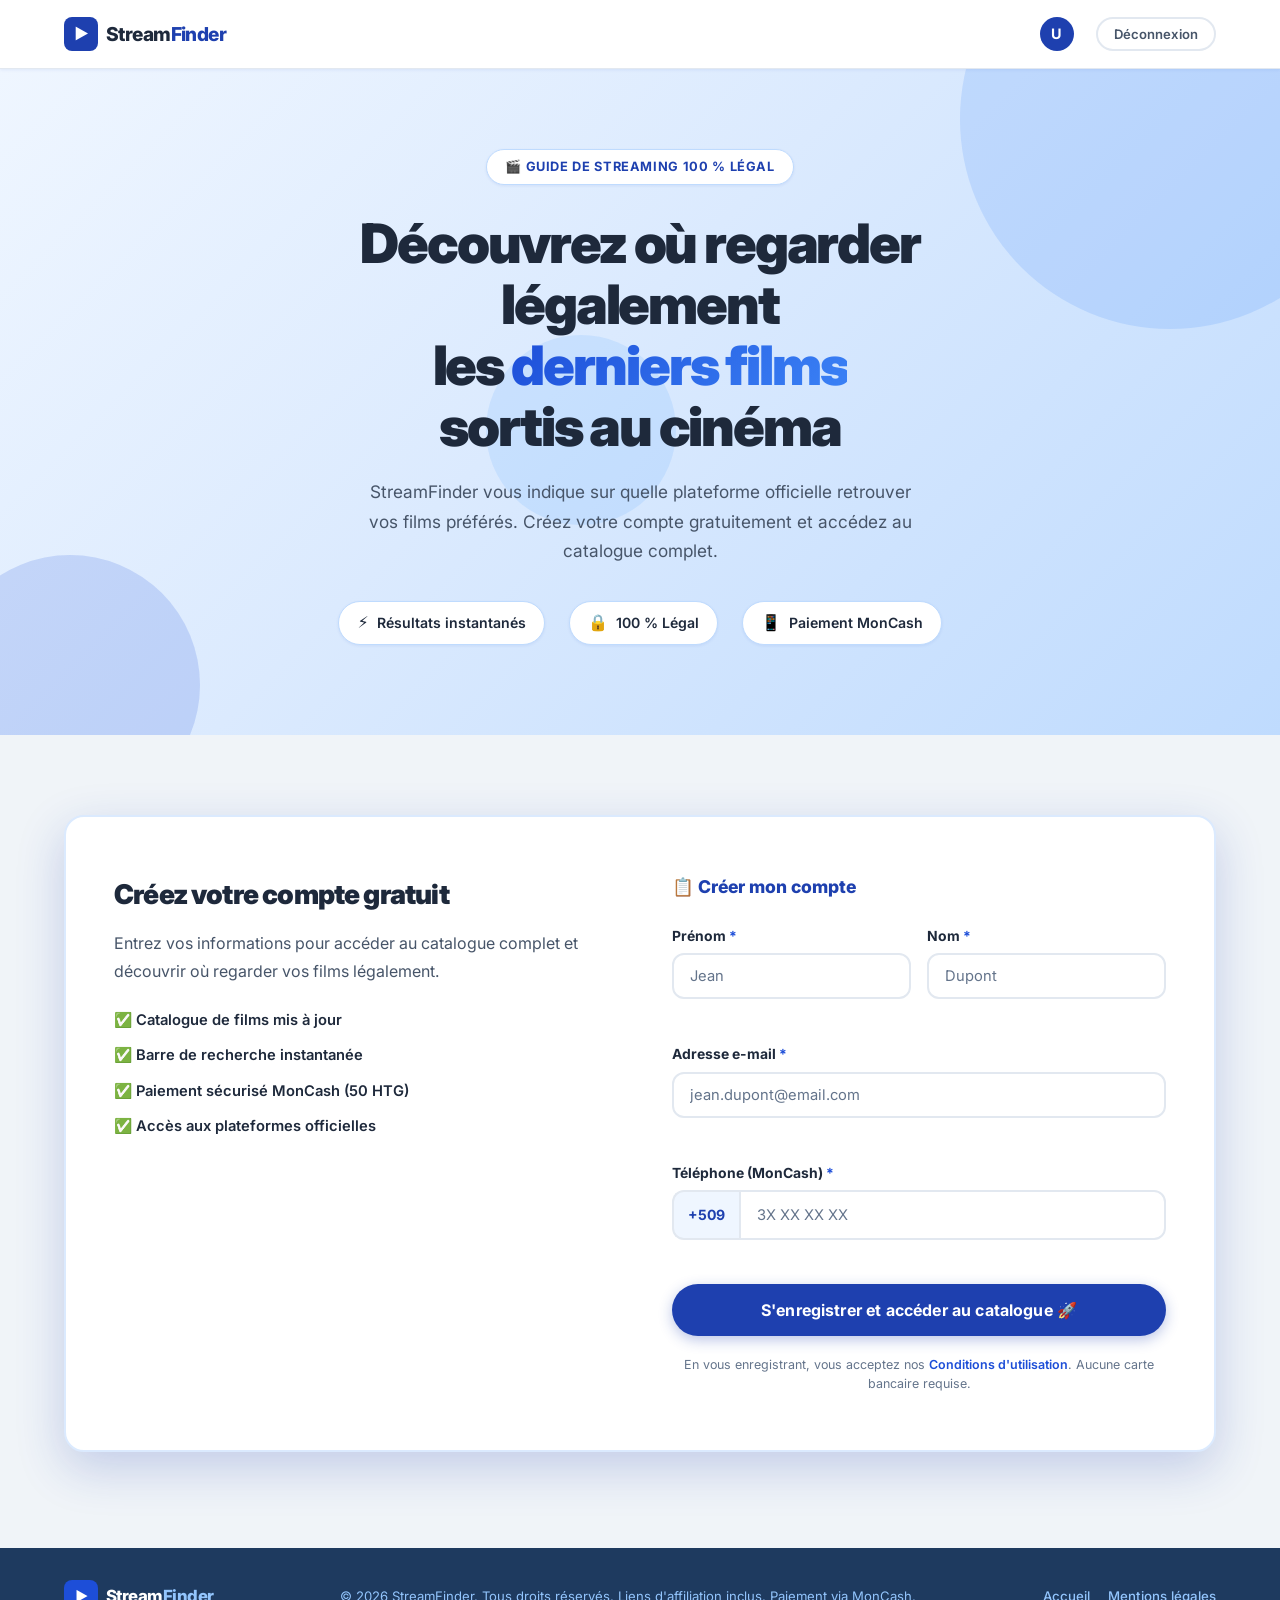
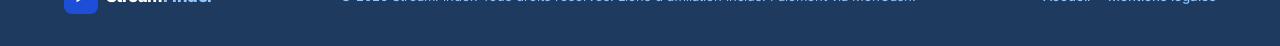
==== index.html @ 7c7d4817 "🚀 Lancement StreamFinder v1.0 - Guide streaming legal + paiement MonCash" ====
<!DOCTYPE html>
<html lang="fr">
<head>
  <!-- ====================================================
       SEO & META ESSENTIELS
  ===================================================== -->
  <meta charset="UTF-8" />
  <meta name="viewport" content="width=device-width, initial-scale=1.0" />
  <title>StreamFinder – Regardez légalement les derniers films du cinéma</title>
  <meta name="description" content="StreamFinder : Découvrez où regarder légalement les derniers films sortis au cinéma. Guide streaming légal avec Netflix, Prime Video, Disney+ et plus." />
  <meta name="robots" content="index, follow" />
  <meta name="author" content="StreamFinder" />
  <meta property="og:title" content="StreamFinder – Guide de streaming légal" />
  <meta property="og:description" content="Trouvez où regarder vos films légalement. Paiement sécurisé via MonCash." />
  <meta property="og:type" content="website" />

  <!-- Favicon -->
  <link rel="icon" type="image/png" href="favicon.png" />

  <!-- Google Fonts : Inter -->
  <link rel="preconnect" href="https://fonts.googleapis.com" />
  <link rel="preconnect" href="https://fonts.gstatic.com" crossorigin />
  <link href="https://fonts.googleapis.com/css2?family=Inter:wght@300;400;500;600;700;800;900&display=swap" rel="stylesheet" />

  <link rel="stylesheet" href="style.css" />
</head>
<body>

  <!-- ====================================================
       HEADER (commun aux deux étapes)
  ===================================================== -->
  <header class="site-header" id="top">
    <div class="container header-inner">
      <a href="#" class="logo" id="logo-link" onclick="goHome(); return false;" aria-label="StreamFinder – Accueil">
        <span class="logo-icon">▶</span>
        <span class="logo-text">Stream<span class="logo-accent">Finder</span></span>
      </a>

      <!-- Barre de recherche (visible seulement sur la page films) -->
      <div class="search-wrapper" id="search-wrapper" hidden>
        <input type="search" id="search-input" class="search-input"
               placeholder="Rechercher un film…" aria-label="Rechercher" autocomplete="off" />
        <span class="search-icon" aria-hidden="true">🔍</span>
      </div>

      <!-- Bouton de déconnexion (visible après login) -->
      <div class="header-right">
        <div class="user-info" id="user-info" hidden>
          <span class="user-avatar" id="user-avatar" aria-hidden="true">U</span>
          <span class="user-name" id="user-name-display"></span>
        </div>
        <button class="btn btn-outline-sm" id="logout-btn" hidden onclick="logout()">
          Déconnexion
        </button>
      </div>
    </div>
  </header>

  <!-- ====================================================
       ÉTAPE 1 : PAGE D'ACCUEIL & ENREGISTREMENT
  ===================================================== -->
  <main id="page-register" aria-label="Page d'enregistrement">

    <!-- Bannière Hero -->
    <section class="hero" aria-labelledby="hero-title">
      <div class="hero-bg-shapes" aria-hidden="true">
        <div class="shape shape-1"></div>
        <div class="shape shape-2"></div>
        <div class="shape shape-3"></div>
      </div>
      <div class="container hero-content">
        <div class="hero-badge">🎬 Guide de streaming 100 % légal</div>
        <h1 class="hero-title" id="hero-title">
          Découvrez où regarder légalement<br />
          les <span class="highlight">derniers films</span><br />
          sortis au cinéma
        </h1>
        <p class="hero-subtitle">
          StreamFinder vous indique sur quelle plateforme officielle retrouver vos films préférés.
          Créez votre compte gratuitement et accédez au catalogue complet.
        </p>
        <div class="hero-perks">
          <div class="perk"><span class="perk-icon">⚡</span><span>Résultats instantanés</span></div>
          <div class="perk"><span class="perk-icon">🔒</span><span>100 % Légal</span></div>
          <div class="perk"><span class="perk-icon">📱</span><span>Paiement MonCash</span></div>
        </div>
      </div>
    </section>

    <!-- Formulaire d'enregistrement -->
    <section class="register-section" aria-labelledby="register-title">
      <div class="container">
        <div class="register-wrapper">

          <!-- Côté texte -->
          <div class="register-pitch">
            <h2 id="register-title" class="register-pitch-title">Créez votre compte gratuit</h2>
            <p>Entrez vos informations pour accéder au catalogue complet et découvrir où regarder vos films légalement.</p>
            <ul class="register-benefits">
              <li>✅ Catalogue de films mis à jour</li>
              <li>✅ Barre de recherche instantanée</li>
              <li>✅ Paiement sécurisé MonCash (50 HTG)</li>
              <li>✅ Accès aux plateformes officielles</li>
            </ul>
          </div>

          <!-- Formulaire -->
          <form class="register-form" id="register-form" novalidate aria-labelledby="register-title">
            <h3 class="form-card-title">📋 Créer mon compte</h3>

            <div class="form-row">
              <div class="form-group">
                <label for="reg-firstname" class="form-label">Prénom <span class="required">*</span></label>
                <input type="text" id="reg-firstname" class="form-input" placeholder="Jean"
                       required autocomplete="given-name" aria-required="true" />
                <span class="form-error" id="err-firstname" role="alert"></span>
              </div>
              <div class="form-group">
                <label for="reg-lastname" class="form-label">Nom <span class="required">*</span></label>
                <input type="text" id="reg-lastname" class="form-input" placeholder="Dupont"
                       required autocomplete="family-name" aria-required="true" />
                <span class="form-error" id="err-lastname" role="alert"></span>
              </div>
            </div>

            <div class="form-group">
              <label for="reg-email" class="form-label">Adresse e-mail <span class="required">*</span></label>
              <input type="email" id="reg-email" class="form-input" placeholder="jean.dupont@email.com"
                     required autocomplete="email" aria-required="true" />
              <span class="form-error" id="err-email" role="alert"></span>
            </div>

            <div class="form-group">
              <label for="reg-phone" class="form-label">Téléphone (MonCash) <span class="required">*</span></label>
              <div class="phone-wrapper">
                <span class="phone-prefix">+509</span>
                <input type="tel" id="reg-phone" class="form-input phone-input"
                       placeholder="3X XX XX XX" required autocomplete="tel" aria-required="true"
                       maxlength="11" inputmode="numeric" />
              </div>
              <span class="form-error" id="err-phone" role="alert"></span>
            </div>

            <button type="submit" class="btn btn-primary btn-full btn-lg" id="register-btn">
              S'enregistrer et accéder au catalogue 🚀
            </button>

            <p class="form-legal">
              En vous enregistrant, vous acceptez nos
              <a href="#" onclick="return false;">Conditions d'utilisation</a>. Aucune carte bancaire requise.
            </p>
          </form>

        </div>
      </div>
    </section>

  </main>

  <!-- ====================================================
       ÉTAPE 2 : PAGE DES FILMS (masquée jusqu'au login)
  ===================================================== -->
  <main id="page-films" hidden aria-label="Catalogue des films">

    <!-- Bannière de bienvenue personnalisée -->
    <section class="welcome-banner" id="welcome-banner">
      <div class="container">
        <div class="welcome-inner">
          <div class="welcome-text">
            <h2 class="welcome-title">
              Bienvenue, <span id="welcome-name" class="welcome-name-highlight">Utilisateur</span> ! 👋
            </h2>
            <p>Cliquez sur un film pour découvrir où le regarder légalement.</p>
          </div>
          <div class="welcome-badge">
            <span class="badge-icon">🎬</span>
            <div>
              <strong id="film-count">8</strong> films disponibles
            </div>
          </div>
        </div>
      </div>
    </section>

    <!-- Filtres par genre -->
    <section class="filters-section" aria-label="Filtres">
      <div class="container">
        <div class="filter-bar" role="group" aria-label="Filtrer par genre">
          <button class="filter-btn active" data-genre="all" id="filter-all">Tous</button>
          <button class="filter-btn" data-genre="Action" id="filter-action">Action</button>
          <button class="filter-btn" data-genre="Science-Fiction" id="filter-scifi">Sci-Fi</button>
          <button class="filter-btn" data-genre="Animation" id="filter-anim">Animation</button>
          <button class="filter-btn" data-genre="Drame" id="filter-drama">Drame</button>
          <button class="filter-btn" data-genre="Thriller" id="filter-thriller">Thriller</button>
          <button class="filter-btn" data-genre="Aventure" id="filter-aventure">Aventure</button>
        </div>
        <div class="search-info" id="search-info" aria-live="polite"></div>
      </div>
    </section>

    <!-- Grille des films -->
    <section class="catalogue-section" aria-labelledby="catalogue-label">
      <div class="container">
        <h2 class="sr-only" id="catalogue-label">Catalogue des films</h2>
        <div class="movies-grid" id="movies-grid" aria-label="Grille de films"></div>
        <div class="no-results" id="no-results" hidden>
          <div class="no-results-icon">🎬</div>
          <h3>Aucun résultat trouvé</h3>
          <p>Essayez un autre titre ou un autre genre.</p>
        </div>
      </div>
    </section>

  </main>

  <!-- ====================================================
       MODAL DE PAIEMENT MONCASH
  ===================================================== -->
  <div class="modal-overlay" id="modal-moncash" role="dialog" aria-modal="true"
       aria-labelledby="modal-moncash-title" hidden>
    <div class="modal-box moncash-modal">

      <!-- Bouton fermer -->
      <button class="modal-close" id="modal-moncash-close" aria-label="Fermer la fenêtre de paiement">✕</button>

      <!-- En-tête MonCash -->
      <div class="moncash-header">
        <div class="moncash-logo">
          <span class="moncash-logo-icon">M</span>
          <span class="moncash-logo-text">Mon<strong>Cash</strong></span>
        </div>
        <div class="moncash-secure-badge">🔒 Paiement Sécurisé</div>
      </div>

      <!-- Info film -->
      <div class="moncash-film-info" id="moncash-film-info">
        <div class="moncash-film-emoji" id="moncash-film-emoji" aria-hidden="true">🎬</div>
        <div>
          <div class="moncash-film-label">Accès au lien de streaming pour :</div>
          <strong class="moncash-film-title" id="moncash-film-title">Titre du film</strong>
        </div>
      </div>

      <!-- Montant -->
      <div class="moncash-amount-box">
        <div class="moncash-amount-label">Montant à payer</div>
        <div class="moncash-amount-value">50 <span class="moncash-currency">HTG</span></div>
        <div class="moncash-amount-sub">≈ 0,38 USD · Paiement unique</div>
      </div>

      <!-- Champ numéro de téléphone -->
      <div class="form-group" style="margin-bottom: 0;">
        <label for="moncash-phone" class="form-label">
          📱 Votre numéro MonCash <span class="required">*</span>
        </label>
        <div class="phone-wrapper">
          <span class="phone-prefix">+509</span>
          <input type="tel" id="moncash-phone" class="form-input phone-input"
                 placeholder="3X XX XX XX" maxlength="11" inputmode="numeric"
                 aria-required="true" aria-label="Numéro MonCash" />
        </div>
        <span class="form-error" id="err-moncash-phone" role="alert"></span>
      </div>

      <!-- Instructions MonCash -->
      <div class="moncash-instructions">
        <h4>📲 Comment payer ?</h4>
        <ol>
          <li>Entrez votre numéro MonCash ci-dessus</li>
          <li>Cliquez sur "Payer maintenant"</li>
          <li>Confirmez le paiement depuis votre téléphone</li>
          <li>Le lien de streaming s'affiche instantanément</li>
        </ol>
      </div>

      <!-- Bouton de paiement -->
      <button class="btn btn-moncash btn-full" id="btn-pay-moncash">
        <span class="moncash-btn-icon">M</span>
        Payer 50 HTG avec MonCash
      </button>

      <!-- Liens alternatifs de paiement -->
      <div class="moncash-alt-links" id="moncash-alt-links">
        <p class="moncash-alt-text">Ou payez directement sur MonCash :</p>
        <a href="https://moncashbutton.digicelhaiti.com/Moncash-business/Pay" 
           target="_blank" rel="noopener noreferrer" class="moncash-external-link" id="moncash-direct-link">
          Ouvrir MonCash Business →
        </a>
      </div>

    </div>
  </div>

  <!-- ====================================================
       MODAL RÉSULTAT (Lien de streaming après paiement)
  ===================================================== -->
  <div class="modal-overlay" id="modal-result" role="dialog" aria-modal="true"
       aria-labelledby="modal-result-title" hidden>
    <div class="modal-box result-modal">
      <button class="modal-close" id="modal-result-close" aria-label="Fermer">✕</button>

      <div class="result-success-icon" aria-hidden="true">✅</div>
      <h2 class="modal-title" id="modal-result-title">Paiement confirmé !</h2>
      <p class="modal-subtitle" id="result-film-name">Accès débloqué pour : <strong></strong></p>

      <div class="result-platforms" id="result-platforms">
        <!-- Liens de plateformes injectés dynamiquement -->
      </div>

      <div class="result-legal">
        🔒 Ces liens sont officiels et légaux. Bonne séance !
      </div>

      <button class="btn btn-outline btn-full" id="result-close-btn" onclick="closeResultModal()">
        Retour au catalogue
      </button>
    </div>
  </div>

  <!-- ====================================================
       FOOTER
  ===================================================== -->
  <footer class="site-footer" aria-label="Pied de page">
    <div class="container footer-inner">
      <div class="footer-logo">
        <span class="logo-icon">▶</span>
        <span class="logo-text">Stream<span class="logo-accent">Finder</span></span>
      </div>
      <p class="footer-copy">
        © <span id="footer-year"></span> StreamFinder. Tous droits réservés.
        Liens d'affiliation inclus. Paiement via MonCash.
      </p>
      <div class="footer-links">
        <a href="#" onclick="goHome(); return false;" id="footer-home">Accueil</a>
        <a href="#" onclick="return false;" id="footer-legal">Mentions légales</a>
      </div>
    </div>
  </footer>

  <!-- Toast notification -->
  <div class="toast" id="toast" role="status" aria-live="polite" aria-atomic="true"></div>

  <script src="script.js"></script>
</body>
</html>
---- style.css ----
/* ============================================================
   STREAMFINDER – STYLE.CSS
   Charte : Bleu Royal (#1E40AF) | Blanc Pur (#FFFFFF)
   Police  : Inter (Google Fonts)
   Layout  : Flexbox + CSS Grid | Responsive (Laptop + Tablette + Mobile)
============================================================ */

/* ================================
   1. RESET & VARIABLES CSS
================================ */
*, *::before, *::after {
  box-sizing: border-box;
  margin: 0;
  padding: 0;
}

:root {
  /* Palette principale */
  --blue-900:   #1E3A5F;
  --blue-800:   #1E40AF;   /* Couleur principale */
  --blue-700:   #1D4ED8;
  --blue-600:   #2563EB;
  --blue-500:   #3B82F6;
  --blue-400:   #60A5FA;
  --blue-300:   #93C5FD;
  --blue-200:   #BFDBFE;
  --blue-100:   #DBEAFE;
  --blue-50:    #EFF6FF;
  --blue-light: #F0F4F8;   /* Fond clair */

  --white:      #FFFFFF;
  --text-dark:  #1E293B;   /* Bleu nuit profond */
  --text-mid:   #475569;
  --text-light: #64748B;
  --border:     #E2E8F0;

  /* Ombres */
  --shadow-sm:  0 1px 3px rgba(30,64,175,.08);
  --shadow-md:  0 4px 16px rgba(30,64,175,.13);
  --shadow-lg:  0 8px 32px rgba(30,64,175,.18);
  --shadow-xl:  0 16px 48px rgba(30,64,175,.22);

  /* Couleur MonCash */
  --moncash-red:    #E3000B;
  --moncash-orange: #FF6B00;
  --moncash-dark:   #1A1A2E;

  /* Typographie */
  --font: 'Inter', system-ui, sans-serif;

  /* Rayon */
  --r-sm:   8px;
  --r-md:   12px;
  --r-lg:   20px;
  --r-full: 9999px;

  /* Transitions */
  --t:      all 0.25s cubic-bezier(0.4,0,0.2,1);
  --t-slow: all 0.4s  cubic-bezier(0.4,0,0.2,1);
}

html { scroll-behavior: smooth; -webkit-text-size-adjust: 100%; }

body {
  font-family: var(--font);
  color: var(--text-dark);
  background: var(--white);
  line-height: 1.6;
  min-height: 100vh;
  overflow-x: hidden;
}

a { text-decoration: none; color: inherit; }
ul { list-style: none; }
button { cursor: pointer; border: none; background: none; font-family: var(--font); }

/* ================================
   2. UTILITAIRES
================================ */
.container { width: 100%; max-width: 1200px; margin: 0 auto; padding: 0 24px; }
.sr-only { position: absolute; width: 1px; height: 1px; clip: rect(0,0,0,0); overflow: hidden; }

/* ================================
   3. BOUTONS
================================ */
.btn {
  display: inline-flex;
  align-items: center;
  justify-content: center;
  gap: 8px;
  padding: 12px 26px;
  border-radius: var(--r-full);
  font-weight: 700;
  font-size: .9rem;
  letter-spacing: .01em;
  transition: var(--t);
  cursor: pointer;
}

.btn-primary {
  background: var(--blue-800);
  color: var(--white);
  box-shadow: 0 4px 14px rgba(30,64,175,.3);
}
.btn-primary:hover { background: var(--blue-700); transform: translateY(-2px); box-shadow: 0 6px 20px rgba(30,64,175,.45); }
.btn-primary:active { transform: translateY(0); }

.btn-lg { padding: 16px 32px; font-size: 1rem; }

.btn-outline {
  background: transparent;
  color: var(--text-mid);
  border: 2px solid var(--border);
}
.btn-outline:hover { border-color: var(--blue-400); color: var(--blue-800); }

.btn-outline-sm {
  padding: 7px 16px;
  border-radius: var(--r-full);
  border: 2px solid var(--border);
  color: var(--text-mid);
  font-weight: 600;
  font-size: .82rem;
  transition: var(--t);
}
.btn-outline-sm:hover { border-color: var(--blue-400); color: var(--blue-800); background: var(--blue-50); }

.btn-full { width: 100%; }

/* Bouton MonCash */
.btn-moncash {
  background: linear-gradient(135deg, var(--moncash-red), var(--moncash-orange));
  color: var(--white);
  font-size: 1rem;
  font-weight: 800;
  padding: 16px 24px;
  border-radius: var(--r-full);
  box-shadow: 0 6px 20px rgba(227,0,11,.35);
  transition: var(--t);
  gap: 10px;
}
.btn-moncash:hover { transform: translateY(-3px); box-shadow: 0 10px 28px rgba(227,0,11,.45); }
.btn-moncash:active { transform: translateY(0); }
.moncash-btn-icon {
  width: 28px; height: 28px;
  background: var(--white);
  color: var(--moncash-red);
  border-radius: 50%;
  font-weight: 900;
  font-size: .9rem;
  display: flex; align-items: center; justify-content: center;
  flex-shrink: 0;
}

/* ================================
   4. HEADER
================================ */
.site-header {
  position: sticky; top: 0; z-index: 1000;
  background: rgba(255,255,255,.97);
  border-bottom: 1px solid var(--border);
  backdrop-filter: blur(16px);
  -webkit-backdrop-filter: blur(16px);
  box-shadow: var(--shadow-sm);
}
.header-inner {
  display: flex; align-items: center;
  gap: 20px; height: 68px;
}
.logo {
  display: flex; align-items: center; gap: 8px;
  flex-shrink: 0;
}
.logo-icon {
  width: 34px; height: 34px;
  background: var(--blue-800); color: var(--white);
  border-radius: var(--r-sm);
  display: flex; align-items: center; justify-content: center;
  font-size: .95rem; font-weight: 900; flex-shrink: 0;
}
.logo-text { font-size: 1.2rem; font-weight: 800; color: var(--text-dark); letter-spacing: -.03em; }
.logo-accent { color: var(--blue-800); }

.header-right { display: flex; align-items: center; gap: 12px; margin-left: auto; }

.user-info {
  display: flex; align-items: center; gap: 10px;
}
.user-avatar {
  width: 34px; height: 34px;
  background: var(--blue-800); color: var(--white);
  border-radius: 50%; font-weight: 700; font-size: .9rem;
  display: flex; align-items: center; justify-content: center;
  flex-shrink: 0;
}
.user-name {
  font-size: .88rem; font-weight: 600; color: var(--text-dark);
  max-width: 120px; overflow: hidden; text-overflow: ellipsis; white-space: nowrap;
}

/* Barre de recherche */
.search-wrapper { position: relative; flex: 0 1 320px; }
.search-input {
  width: 100%;
  padding: 10px 18px 10px 42px;
  border: 2px solid var(--border);
  border-radius: var(--r-full);
  font-family: var(--font); font-size: .9rem; color: var(--text-dark);
  background: var(--blue-50);
  transition: var(--t); outline: none;
}
.search-input:focus { border-color: var(--blue-500); background: var(--white); box-shadow: 0 0 0 3px rgba(59,130,246,.15); }
.search-input::placeholder { color: var(--text-light); }
.search-icon { position: absolute; left: 14px; top: 50%; transform: translateY(-50%); font-size: 1rem; pointer-events: none; }

/* ================================
   5. HERO (Page d'accueil)
================================ */
.hero {
  position: relative;
  background: linear-gradient(135deg, #EFF6FF 0%, #DBEAFE 45%, #BFDBFE 100%);
  padding: 80px 0 90px;
  overflow: hidden;
}
.hero-bg-shapes { position: absolute; inset: 0; pointer-events: none; }
.shape { position: absolute; border-radius: 50%; opacity: .16; animation: float 8s ease-in-out infinite; }
.shape-1 { width: 420px; height: 420px; background: var(--blue-500); top: -160px; right: -100px; animation-delay: 0s; }
.shape-2 { width: 260px; height: 260px; background: var(--blue-700); bottom: -80px; left: -60px; animation-delay: 3s; }
.shape-3 { width: 190px; height: 190px; background: var(--blue-400); top: 40%; left: 38%; animation-delay: 5.5s; }
@keyframes float { 0%,100% { transform: translateY(0) scale(1); } 50% { transform: translateY(-18px) scale(1.04); } }

.hero-content { position: relative; z-index: 1; text-align: center; max-width: 780px; margin: 0 auto; }

.hero-badge {
  display: inline-flex; align-items: center; gap: 6px;
  background: var(--white); color: var(--blue-800);
  font-weight: 700; font-size: .8rem; letter-spacing: .05em; text-transform: uppercase;
  padding: 7px 18px; border-radius: var(--r-full);
  border: 1.5px solid var(--blue-200); box-shadow: var(--shadow-sm);
  margin-bottom: 28px;
}

.hero-title {
  font-size: clamp(1.9rem, 5vw, 3.4rem);
  font-weight: 900; line-height: 1.12;
  color: var(--text-dark); letter-spacing: -.04em;
  margin-bottom: 20px;
}
.hero-title .highlight {
  color: var(--blue-800);
  background: linear-gradient(135deg, var(--blue-700), var(--blue-500));
  -webkit-background-clip: text; -webkit-text-fill-color: transparent; background-clip: text;
}
.hero-subtitle {
  font-size: 1.08rem; color: var(--text-mid); max-width: 560px;
  margin: 0 auto 36px; line-height: 1.7;
}
.hero-perks {
  display: flex; gap: 24px; justify-content: center; flex-wrap: wrap;
}
.perk {
  display: flex; align-items: center; gap: 8px;
  background: var(--white); border: 1.5px solid var(--blue-200);
  border-radius: var(--r-full); padding: 8px 18px;
  font-size: .88rem; font-weight: 600; color: var(--text-dark);
  box-shadow: var(--shadow-sm);
}
.perk-icon { font-size: 1rem; }

/* ================================
   6. SECTION ENREGISTREMENT
================================ */
.register-section { padding: 80px 0 96px; background: var(--blue-light); }

.register-wrapper {
  display: grid; grid-template-columns: 1fr 1fr;
  gap: 64px; align-items: start;
  background: var(--white); border-radius: var(--r-lg);
  padding: 56px 48px; box-shadow: var(--shadow-xl);
  border: 2px solid var(--blue-100);
}

.register-pitch-title {
  font-size: 1.7rem; font-weight: 900;
  color: var(--text-dark); letter-spacing: -.03em;
  margin-bottom: 14px;
}
.register-pitch p { color: var(--text-mid); line-height: 1.7; margin-bottom: 24px; }
.register-benefits { display: flex; flex-direction: column; gap: 12px; }
.register-benefits li { font-size: .92rem; font-weight: 600; color: var(--text-dark); }

/* Formulaire d'inscription */
.register-form { display: flex; flex-direction: column; gap: 20px; }
.form-card-title { font-size: 1.1rem; font-weight: 800; color: var(--blue-800); margin-bottom: 4px; }
.form-row { display: grid; grid-template-columns: 1fr 1fr; gap: 16px; }
.form-group { display: flex; flex-direction: column; gap: 6px; }
.form-label { font-size: .87rem; font-weight: 700; color: var(--text-dark); }
.required { color: var(--blue-700); }

.form-input {
  padding: 12px 16px; border: 2px solid var(--border);
  border-radius: var(--r-md); font-family: var(--font);
  font-size: .92rem; color: var(--text-dark); background: var(--white);
  transition: var(--t); outline: none; width: 100%;
}
.form-input:focus { border-color: var(--blue-500); box-shadow: 0 0 0 3px rgba(59,130,246,.15); }
.form-input.error { border-color: #ef4444 !important; }
.form-input::placeholder { color: var(--text-light); }
.form-error { font-size: .8rem; color: #ef4444; font-weight: 500; min-height: 18px; }

.phone-wrapper { display: flex; align-items: stretch; gap: 0; }
.phone-prefix {
  padding: 12px 14px;
  background: var(--blue-50); border: 2px solid var(--border);
  border-right: none; border-radius: var(--r-md) 0 0 var(--r-md);
  font-weight: 700; font-size: .88rem; color: var(--blue-800);
  white-space: nowrap; display: flex; align-items: center;
}
.phone-input { border-radius: 0 var(--r-md) var(--r-md) 0 !important; flex: 1; }

.form-legal { font-size: .78rem; color: var(--text-light); line-height: 1.5; text-align: center; }
.form-legal a { color: var(--blue-700); font-weight: 600; }

/* ================================
   7. SECTION BIENVENUE & FILTRES
================================ */
.welcome-banner {
  background: linear-gradient(135deg, var(--blue-800) 0%, var(--blue-600) 100%);
  padding: 32px 0;
}
.welcome-inner {
  display: flex; align-items: center; justify-content: space-between; gap: 24px; flex-wrap: wrap;
}
.welcome-title { font-size: 1.5rem; font-weight: 900; color: var(--white); margin-bottom: 6px; letter-spacing: -.02em; }
.welcome-name-highlight { color: var(--blue-200); }
.welcome-banner p { font-size: .92rem; color: var(--blue-200); }
.welcome-badge {
  display: flex; align-items: center; gap: 12px;
  background: rgba(255,255,255,.15); backdrop-filter: blur(8px);
  border: 1.5px solid rgba(255,255,255,.25);
  border-radius: var(--r-lg); padding: 14px 24px;
  color: var(--white); font-size: .88rem;
}
.welcome-badge strong { font-size: 1.8rem; font-weight: 900; display: block; line-height: 1; }
.badge-icon { font-size: 2rem; }

.filters-section { padding: 24px 0 16px; background: var(--white); border-bottom: 1px solid var(--border); }
.filter-bar { display: flex; gap: 10px; flex-wrap: wrap; }
.filter-btn {
  padding: 9px 20px; border-radius: var(--r-full);
  font-family: var(--font); font-size: .85rem; font-weight: 600;
  color: var(--text-mid); background: var(--blue-50);
  border: 2px solid transparent; transition: var(--t);
}
.filter-btn:hover { color: var(--blue-800); border-color: var(--blue-300); background: var(--blue-100); }
.filter-btn.active { background: var(--blue-800); color: var(--white); border-color: var(--blue-800); box-shadow: 0 4px 12px rgba(30,64,175,.3); }
.search-info { font-size: .85rem; color: var(--text-mid); margin-top: 12px; font-weight: 500; min-height: 22px; }

/* ================================
   8. GRILLE DES FILMS
================================ */
.catalogue-section { padding: 40px 0 80px; background: var(--white); }

.movies-grid {
  display: grid;
  grid-template-columns: repeat(auto-fill, minmax(260px, 1fr));
  gap: 28px;
}

/* Carte Film */
.movie-card {
  background: var(--white); border-radius: var(--r-lg);
  border: 1.5px solid var(--border); box-shadow: var(--shadow-sm);
  overflow: hidden; display: flex; flex-direction: column;
  transition: var(--t-slow);
  animation: cardIn .4s ease both;
}
@keyframes cardIn { from { opacity:0; transform:translateY(20px); } to { opacity:1; transform:translateY(0); } }
.movie-card:hover { transform: translateY(-6px); box-shadow: var(--shadow-xl); border-color: var(--blue-300); }

/* Affiche colorée dynamique */
.movie-poster {
  height: 190px;
  display: flex; flex-direction: column; align-items: center; justify-content: center;
  font-size: 4.5rem; position: relative; overflow: hidden;
}
.movie-poster::after {
  content: ''; position: absolute; inset: 0;
  background: linear-gradient(to top, rgba(0,0,0,.4) 0%, transparent 55%);
}
.movie-badge-year {
  position: absolute; top: 12px; left: 12px; z-index: 1;
  background: rgba(30,64,175,.85); color: var(--white);
  font-size: .75rem; font-weight: 700; padding: 4px 10px; border-radius: var(--r-full);
}
.movie-badge-rating {
  position: absolute; top: 12px; right: 12px; z-index: 1;
  background: rgba(255,255,255,.92); color: var(--text-dark);
  font-size: .75rem; font-weight: 800; padding: 4px 10px; border-radius: var(--r-full);
}

.movie-body { padding: 20px; display: flex; flex-direction: column; gap: 10px; flex: 1; }
.movie-genre-tag {
  display: inline-flex; width: fit-content;
  font-size: .73rem; font-weight: 700; text-transform: uppercase; letter-spacing: .06em;
  padding: 4px 10px; border-radius: var(--r-full);
  background: var(--blue-50); color: var(--blue-700); border: 1px solid var(--blue-100);
}
.movie-title { font-size: 1.05rem; font-weight: 800; color: var(--text-dark); letter-spacing: -.02em; line-height: 1.3; }
.movie-desc { font-size: .83rem; color: var(--text-light); line-height: 1.55; flex: 1; }

/* Bouton "Où regarder" avec MonCash */
.btn-watch {
  display: flex; align-items: center; justify-content: center; gap: 10px;
  padding: 13px 16px; margin-top: 6px;
  background: linear-gradient(135deg, var(--moncash-red), var(--moncash-orange));
  color: var(--white); border-radius: var(--r-full);
  font-family: var(--font); font-size: .87rem; font-weight: 800;
  box-shadow: 0 4px 14px rgba(227,0,11,.28); transition: var(--t);
  cursor: pointer; border: none; width: 100%;
}
.btn-watch:hover { transform: translateY(-2px); box-shadow: 0 6px 20px rgba(227,0,11,.4); }
.btn-watch-logo {
  width: 22px; height: 22px; background: var(--white);
  border-radius: 50%; font-weight: 900; font-size: .75rem; color: var(--moncash-red);
  display: flex; align-items: center; justify-content: center; flex-shrink: 0;
}

/* No results */
.no-results { text-align: center; padding: 64px 24px; color: var(--text-mid); }
.no-results-icon { font-size: 3.5rem; margin-bottom: 14px; }
.no-results h3 { font-size: 1.25rem; font-weight: 700; color: var(--text-dark); margin-bottom: 8px; }

/* ================================
   9. MODAL (base)
================================ */
.modal-overlay {
  position: fixed; inset: 0; z-index: 9000;
  background: rgba(15,23,42,.75);
  backdrop-filter: blur(10px); -webkit-backdrop-filter: blur(10px);
  display: flex; align-items: center; justify-content: center;
  padding: 24px;
  animation: fadeIn .25s ease;
}
.modal-overlay[hidden] { display: none; }
@keyframes fadeIn { from { opacity:0; } to { opacity:1; } }

.modal-box {
  background: var(--white); border-radius: var(--r-lg);
  padding: 40px 36px; max-width: 460px; width: 100%;
  position: relative; box-shadow: var(--shadow-xl);
  animation: slideUp .3s cubic-bezier(0.4,0,0.2,1);
  max-height: 90vh; overflow-y: auto;
}
@keyframes slideUp { from { opacity:0; transform:translateY(24px); } to { opacity:1; transform:translateY(0); } }

.modal-close {
  position: absolute; top: 14px; right: 14px;
  width: 32px; height: 32px; border-radius: 50%;
  background: var(--blue-50); color: var(--text-mid);
  font-size: 1rem; display: flex; align-items: center; justify-content: center;
  transition: var(--t);
}
.modal-close:hover { background: var(--blue-100); color: var(--text-dark); }

.modal-title { font-size: 1.4rem; font-weight: 900; color: var(--text-dark); text-align: center; margin-bottom: 8px; }
.modal-subtitle { font-size: .92rem; color: var(--text-mid); text-align: center; margin-bottom: 24px; }

/* ================================
   10. MODAL MONCASH (styles spécifiques)
================================ */
.moncash-modal { padding: 0; overflow: hidden; }

.moncash-header {
  background: var(--moncash-dark);
  padding: 22px 28px;
  display: flex; align-items: center; justify-content: space-between;
}
.moncash-logo { display: flex; align-items: center; gap: 10px; }
.moncash-logo-icon {
  width: 36px; height: 36px; border-radius: 50%;
  background: linear-gradient(135deg, var(--moncash-red), var(--moncash-orange));
  color: var(--white); font-weight: 900; font-size: 1.1rem;
  display: flex; align-items: center; justify-content: center;
}
.moncash-logo-text { font-size: 1.1rem; font-weight: 700; color: var(--white); }
.moncash-logo-text strong { color: var(--moncash-orange); }
.moncash-secure-badge {
  font-size: .75rem; font-weight: 600;
  color: rgba(255,255,255,.7);
  background: rgba(255,255,255,.1); border: 1px solid rgba(255,255,255,.2);
  padding: 4px 12px; border-radius: var(--r-full);
}

/* Corps de la modale MonCash */
.moncash-modal > *:not(.moncash-header) { padding-left: 28px; padding-right: 28px; }

.moncash-film-info {
  display: flex; align-items: center; gap: 16px;
  padding: 20px 28px; background: var(--blue-50);
  border-bottom: 1px solid var(--blue-100);
}
.moncash-film-emoji { font-size: 2.4rem; }
.moncash-film-label { font-size: .78rem; font-weight: 600; color: var(--text-light); text-transform: uppercase; letter-spacing: .05em; margin-bottom: 2px; }
.moncash-film-title { font-size: 1rem; font-weight: 800; color: var(--text-dark); }

.moncash-amount-box {
  background: linear-gradient(135deg, var(--moncash-red), var(--moncash-orange));
  padding: 22px 28px; text-align: center; margin: 0;
}
.moncash-amount-label { font-size: .8rem; font-weight: 600; color: rgba(255,255,255,.8); text-transform: uppercase; letter-spacing: .06em; margin-bottom: 4px; }
.moncash-amount-value { font-size: 2.8rem; font-weight: 900; color: var(--white); line-height: 1; }
.moncash-currency { font-size: 1.4rem; font-weight: 700; }
.moncash-amount-sub { font-size: .8rem; color: rgba(255,255,255,.75); margin-top: 4px; }

.moncash-modal .form-group { padding-top: 24px; padding-bottom: 0; }
.moncash-modal .form-group { padding-left: 28px; padding-right: 28px; }

/* Overrides pour les éléments avec padding custom */
.moncash-modal > .form-group { padding: 24px 28px 0; }

.moncash-instructions {
  padding: 16px 28px;
  background: var(--blue-50); border: 1px solid var(--blue-100);
  border-radius: var(--r-md); margin: 16px 28px;
}
.moncash-instructions h4 { font-size: .88rem; font-weight: 700; color: var(--text-dark); margin-bottom: 10px; }
.moncash-instructions ol { padding-left: 20px; display: flex; flex-direction: column; gap: 6px; }
.moncash-instructions li { font-size: .83rem; color: var(--text-mid); }

.moncash-modal .btn-moncash { margin: 0 28px; width: calc(100% - 56px); }

.moncash-alt-links { padding: 16px 28px 24px; text-align: center; }
.moncash-alt-text { font-size: .8rem; color: var(--text-light); margin-bottom: 8px; }
.moncash-external-link { font-size: .85rem; font-weight: 700; color: var(--blue-700); text-decoration: underline; }

/* ================================
   11. MODAL RÉSULTAT (après paiement)
================================ */
.result-modal { text-align: center; }
.result-success-icon { font-size: 3.5rem; margin-bottom: 12px; }
.result-platforms { display: flex; flex-direction: column; gap: 12px; margin: 24px 0; }
.result-platform-link {
  display: flex; align-items: center; gap: 16px;
  padding: 16px 20px; border-radius: var(--r-md);
  border: 2px solid var(--border); text-decoration: none;
  color: var(--text-dark); font-weight: 700; font-size: .95rem;
  transition: var(--t);
}
.result-platform-link:hover { border-color: var(--blue-400); background: var(--blue-50); transform: translateX(4px); }
.result-platform-icon {
  width: 42px; height: 42px; border-radius: var(--r-sm);
  display: flex; align-items: center; justify-content: center;
  font-weight: 900; font-size: 1rem; color: white; flex-shrink: 0;
}
.result-platform-details { text-align: left; }
.result-platform-details small { display: block; font-size: .78rem; font-weight: 500; color: var(--text-light); }
.result-arrow { margin-left: auto; font-size: 1.1rem; color: var(--text-light); }
.result-legal { font-size: .8rem; color: var(--text-light); padding: 12px 0 20px; line-height: 1.5; }

/* ================================
   12. FOOTER
================================ */
.site-footer { background: var(--blue-900); padding: 32px 0; }
.footer-inner { display: flex; align-items: center; justify-content: space-between; gap: 20px; flex-wrap: wrap; }
.footer-logo { display: flex; align-items: center; gap: 8px; }
.footer-logo .logo-text { color: var(--white); font-size: 1.05rem; }
.footer-logo .logo-accent { color: var(--blue-300); }
.footer-logo .logo-icon { background: var(--blue-700); font-size: .85rem; }
.footer-copy { font-size: .82rem; color: var(--blue-300); }
.footer-links { display: flex; gap: 18px; }
.footer-links a { font-size: .83rem; color: var(--blue-300); font-weight: 500; transition: var(--t); }
.footer-links a:hover { color: var(--white); }

/* ================================
   13. TOAST
================================ */
.toast {
  position: fixed; bottom: 28px; left: 50%; transform: translateX(-50%) translateY(100px);
  background: var(--text-dark); color: var(--white);
  padding: 14px 28px; border-radius: var(--r-full);
  font-size: .9rem; font-weight: 600; z-index: 9999;
  box-shadow: var(--shadow-xl); transition: transform .4s cubic-bezier(0.4,0,0.2,1), opacity .4s;
  opacity: 0; pointer-events: none; white-space: nowrap;
}
.toast.show { transform: translateX(-50%) translateY(0); opacity: 1; }

/* ================================
   14. RESPONSIVE – TABLETTE (≤ 900px)
================================ */
@media (max-width: 900px) {
  /* Registration */
  .register-wrapper {
    grid-template-columns: 1fr;
    gap: 36px; padding: 36px 28px;
  }

  /* Films grid */
  .movies-grid { grid-template-columns: repeat(2, 1fr); gap: 20px; }

  /* Header search smaller */
  .search-wrapper { flex: 0 1 220px; }
  .user-name { display: none; }
}

/* ================================
   15. RESPONSIVE – MOBILE (≤ 600px)
================================ */
@media (max-width: 600px) {
  .hero { padding: 52px 0 60px; }
  .hero-perks { flex-direction: column; align-items: center; gap: 10px; }

  .register-section { padding: 40px 0 60px; }
  .register-wrapper { padding: 28px 20px; gap: 28px; }
  .form-row { grid-template-columns: 1fr; }
  .register-pitch-title { font-size: 1.3rem; }

  .search-wrapper { display: none; }
  .welcome-title { font-size: 1.2rem; }

  .movies-grid { grid-template-columns: 1fr; }

  .modal-box { padding: 28px 22px; }
  .moncash-modal .btn-moncash { margin: 0 20px; width: calc(100% - 40px); }
  .moncash-modal > .form-group { padding: 20px 20px 0; }
  .moncash-instructions { margin: 14px 20px; }
  .moncash-alt-links { padding: 12px 20px 20px; }

  .footer-inner { flex-direction: column; text-align: center; }
}

/* ================================
   16. ACCESSIBILITÉ
================================ */
:focus-visible { outline: 3px solid var(--blue-500); outline-offset: 2px; border-radius: 4px; }
@media (prefers-reduced-motion: reduce) {
  *, *::before, *::after { animation-duration: .01ms !important; transition-duration: .01ms !important; }
}
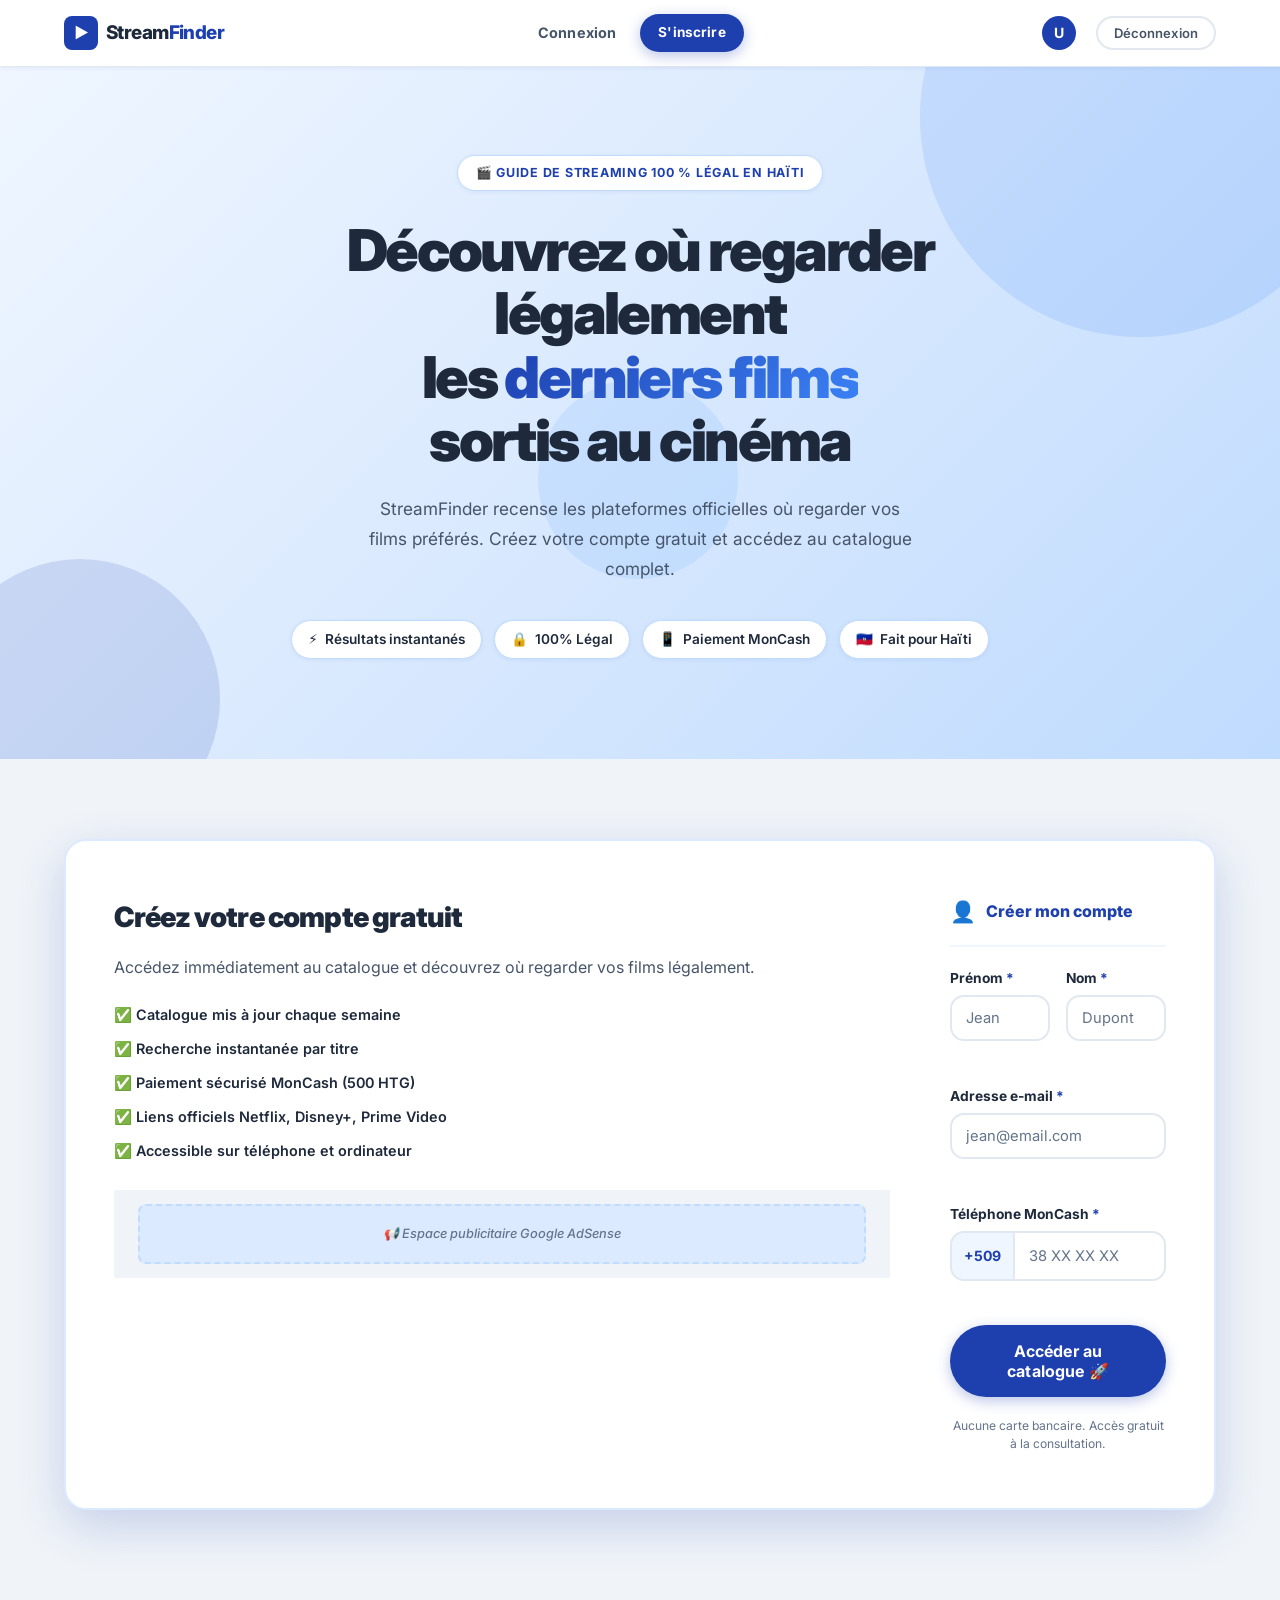
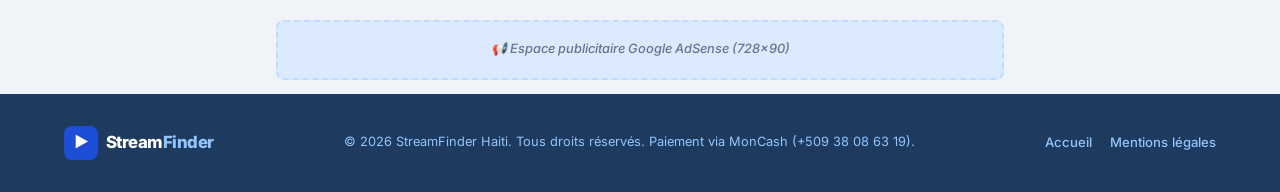
==== commit eab77116: "feat: StreamFinder v2.0 - MonCash 500HTG +509 38 08 63 19, images TMDB reelles, anti-fraude, login/l" ====
--- a/index.html
+++ b/index.html
@@ -1,338 +1,410 @@
 <!DOCTYPE html>
 <html lang="fr">
 <head>
-  <!-- ====================================================
-       SEO & META ESSENTIELS
-  ===================================================== -->
+  <!-- ================================================
+       SEO & META
+  ================================================= -->
   <meta charset="UTF-8" />
   <meta name="viewport" content="width=device-width, initial-scale=1.0" />
   <title>StreamFinder – Regardez légalement les derniers films du cinéma</title>
-  <meta name="description" content="StreamFinder : Découvrez où regarder légalement les derniers films sortis au cinéma. Guide streaming légal avec Netflix, Prime Video, Disney+ et plus." />
+  <meta name="description" content="StreamFinder : Découvrez où regarder légalement les derniers films sortis au cinéma en Haïti. Paiement sécurisé MonCash 500 HTG." />
   <meta name="robots" content="index, follow" />
-  <meta name="author" content="StreamFinder" />
+  <meta name="author" content="StreamFinder Haiti" />
   <meta property="og:title" content="StreamFinder – Guide de streaming légal" />
-  <meta property="og:description" content="Trouvez où regarder vos films légalement. Paiement sécurisé via MonCash." />
+  <meta property="og:description" content="Trouvez où regarder vos films légalement. Paiement MonCash 500 HTG." />
   <meta property="og:type" content="website" />
-
-  <!-- Favicon -->
+  <meta property="og:url" content="https://rasheedcanon8-glitch.github.io/streamfinder/" />
+
+  <!-- Favicon : placez votre fichier favicon.png dans le même dossier -->
   <link rel="icon" type="image/png" href="favicon.png" />
-
-  <!-- Google Fonts : Inter -->
+  <link rel="shortcut icon" type="image/png" href="favicon.png" />
+
+  <!-- Google Fonts -->
   <link rel="preconnect" href="https://fonts.googleapis.com" />
   <link rel="preconnect" href="https://fonts.gstatic.com" crossorigin />
   <link href="https://fonts.googleapis.com/css2?family=Inter:wght@300;400;500;600;700;800;900&display=swap" rel="stylesheet" />
 
   <link rel="stylesheet" href="style.css" />
+
+  <!-- ================================================
+       EMPLACEMENT GOOGLE ADSENSE (activer après approbation)
+       Remplacez ca-pub-XXXXXXXXXXXXXXXX par votre vrai ID
+  ================================================= -->
+  <!--
+  <script async src="https://pagead2.googlesyndication.com/pagead/js/adsbygoogle.js?client=ca-pub-XXXXXXXXXXXXXXXX" crossorigin="anonymous"></script>
+  -->
 </head>
 <body>
 
-  <!-- ====================================================
-       HEADER (commun aux deux étapes)
-  ===================================================== -->
-  <header class="site-header" id="top">
+  <!-- ================================================
+       HEADER (commun aux deux pages)
+  ================================================= -->
+  <header class="site-header" id="main-header">
     <div class="container header-inner">
-      <a href="#" class="logo" id="logo-link" onclick="goHome(); return false;" aria-label="StreamFinder – Accueil">
-        <span class="logo-icon">▶</span>
+
+      <!-- Logo -->
+      <a href="#" class="logo" onclick="handleLogoClick(); return false;" aria-label="StreamFinder Accueil">
+        <span class="logo-icon" aria-hidden="true">▶</span>
         <span class="logo-text">Stream<span class="logo-accent">Finder</span></span>
       </a>
 
-      <!-- Barre de recherche (visible seulement sur la page films) -->
+      <!-- Barre de recherche (films uniquement) -->
       <div class="search-wrapper" id="search-wrapper" hidden>
+        <span class="search-icon" aria-hidden="true">🔍</span>
         <input type="search" id="search-input" class="search-input"
-               placeholder="Rechercher un film…" aria-label="Rechercher" autocomplete="off" />
-        <span class="search-icon" aria-hidden="true">🔍</span>
-      </div>
-
-      <!-- Bouton de déconnexion (visible après login) -->
-      <div class="header-right">
-        <div class="user-info" id="user-info" hidden>
-          <span class="user-avatar" id="user-avatar" aria-hidden="true">U</span>
-          <span class="user-name" id="user-name-display"></span>
-        </div>
-        <button class="btn btn-outline-sm" id="logout-btn" hidden onclick="logout()">
+               placeholder="Rechercher un film…" autocomplete="off"
+               aria-label="Rechercher un film" />
+      </div>
+
+      <!-- Menu AVANT connexion -->
+      <div class="header-auth" id="header-guest">
+        <a href="#register-section" class="btn btn-ghost" id="btn-login-header" onclick="scrollToRegister(); return false;">Connexion</a>
+        <a href="#register-section" class="btn btn-primary btn-sm" id="btn-signup-header" onclick="scrollToRegister(); return false;">S'inscrire</a>
+      </div>
+
+      <!-- Menu APRÈS connexion -->
+      <div class="header-user" id="header-user" hidden>
+        <div class="user-chip">
+          <span class="user-chip-avatar" id="user-chip-avatar">U</span>
+          <span class="user-chip-name" id="user-chip-name"></span>
+        </div>
+        <button class="btn btn-outline-sm" id="btn-logout" onclick="logout()" aria-label="Se déconnecter">
           Déconnexion
         </button>
       </div>
+
     </div>
   </header>
 
-  <!-- ====================================================
-       ÉTAPE 1 : PAGE D'ACCUEIL & ENREGISTREMENT
-  ===================================================== -->
-  <main id="page-register" aria-label="Page d'enregistrement">
+  <!-- ================================================
+       PAGE 1 : ACCUEIL & ENREGISTREMENT
+  ================================================= -->
+  <main id="page-register">
 
     <!-- Bannière Hero -->
-    <section class="hero" aria-labelledby="hero-title">
-      <div class="hero-bg-shapes" aria-hidden="true">
-        <div class="shape shape-1"></div>
-        <div class="shape shape-2"></div>
-        <div class="shape shape-3"></div>
+    <section class="hero" aria-labelledby="hero-h1">
+      <div class="hero-shapes" aria-hidden="true">
+        <div class="blob blob-1"></div>
+        <div class="blob blob-2"></div>
+        <div class="blob blob-3"></div>
       </div>
       <div class="container hero-content">
-        <div class="hero-badge">🎬 Guide de streaming 100 % légal</div>
-        <h1 class="hero-title" id="hero-title">
+        <div class="hero-eyebrow">🎬 Guide de streaming 100 % légal en Haïti</div>
+        <h1 class="hero-title" id="hero-h1">
           Découvrez où regarder légalement<br />
-          les <span class="highlight">derniers films</span><br />
+          les <span class="text-gradient">derniers films</span><br />
           sortis au cinéma
         </h1>
-        <p class="hero-subtitle">
-          StreamFinder vous indique sur quelle plateforme officielle retrouver vos films préférés.
-          Créez votre compte gratuitement et accédez au catalogue complet.
+        <p class="hero-lead">
+          StreamFinder recense les plateformes officielles où regarder vos films préférés.
+          Créez votre compte gratuit et accédez au catalogue complet.
         </p>
-        <div class="hero-perks">
-          <div class="perk"><span class="perk-icon">⚡</span><span>Résultats instantanés</span></div>
-          <div class="perk"><span class="perk-icon">🔒</span><span>100 % Légal</span></div>
-          <div class="perk"><span class="perk-icon">📱</span><span>Paiement MonCash</span></div>
+        <div class="hero-features">
+          <div class="hero-feature"><span>⚡</span> Résultats instantanés</div>
+          <div class="hero-feature"><span>🔒</span> 100% Légal</div>
+          <div class="hero-feature"><span>📱</span> Paiement MonCash</div>
+          <div class="hero-feature"><span>🇭🇹</span> Fait pour Haïti</div>
         </div>
       </div>
     </section>
 
-    <!-- Formulaire d'enregistrement -->
-    <section class="register-section" aria-labelledby="register-title">
+    <!-- Section Enregistrement -->
+    <section class="register-section" id="register-section" aria-labelledby="register-h2">
       <div class="container">
-        <div class="register-wrapper">
-
-          <!-- Côté texte -->
+        <div class="register-grid">
+
+          <!-- Côté pitch -->
           <div class="register-pitch">
-            <h2 id="register-title" class="register-pitch-title">Créez votre compte gratuit</h2>
-            <p>Entrez vos informations pour accéder au catalogue complet et découvrir où regarder vos films légalement.</p>
-            <ul class="register-benefits">
-              <li>✅ Catalogue de films mis à jour</li>
-              <li>✅ Barre de recherche instantanée</li>
-              <li>✅ Paiement sécurisé MonCash (50 HTG)</li>
-              <li>✅ Accès aux plateformes officielles</li>
+            <h2 class="register-pitch-title" id="register-h2">Créez votre compte gratuit</h2>
+            <p class="register-pitch-sub">Accédez immédiatement au catalogue et découvrez où regarder vos films légalement.</p>
+            <ul class="register-perks">
+              <li>✅ Catalogue mis à jour chaque semaine</li>
+              <li>✅ Recherche instantanée par titre</li>
+              <li>✅ Paiement sécurisé MonCash (500 HTG)</li>
+              <li>✅ Liens officiels Netflix, Disney+, Prime Video</li>
+              <li>✅ Accessible sur téléphone et ordinateur</li>
             </ul>
+
+            <!-- Bannière publicitaire AdSense #1 -->
+            <div class="ad-zone" id="ad-sidebar" aria-label="Publicité">
+              <!-- ins class="adsbygoogle"
+                   style="display:block"
+                   data-ad-client="ca-pub-XXXXXXXXXXXXXXXX"
+                   data-ad-slot="XXXXXXXXXX"
+                   data-ad-format="auto"></ins -->
+              <div class="ad-placeholder">📢 Espace publicitaire Google AdSense</div>
+            </div>
           </div>
 
           <!-- Formulaire -->
-          <form class="register-form" id="register-form" novalidate aria-labelledby="register-title">
-            <h3 class="form-card-title">📋 Créer mon compte</h3>
-
-            <div class="form-row">
+          <form class="register-form" id="register-form" novalidate aria-labelledby="register-h2">
+            <div class="form-card-header">
+              <div class="form-card-icon" aria-hidden="true">👤</div>
+              <span>Créer mon compte</span>
+            </div>
+
+            <div class="form-row-2">
               <div class="form-group">
-                <label for="reg-firstname" class="form-label">Prénom <span class="required">*</span></label>
-                <input type="text" id="reg-firstname" class="form-input" placeholder="Jean"
-                       required autocomplete="given-name" aria-required="true" />
-                <span class="form-error" id="err-firstname" role="alert"></span>
+                <label class="form-label" for="r-firstname">Prénom <span class="req" aria-label="obligatoire">*</span></label>
+                <input type="text" id="r-firstname" class="form-input" placeholder="Jean" required autocomplete="given-name" aria-required="true" />
+                <span class="form-err" id="err-firstname" role="alert"></span>
               </div>
               <div class="form-group">
-                <label for="reg-lastname" class="form-label">Nom <span class="required">*</span></label>
-                <input type="text" id="reg-lastname" class="form-input" placeholder="Dupont"
-                       required autocomplete="family-name" aria-required="true" />
-                <span class="form-error" id="err-lastname" role="alert"></span>
+                <label class="form-label" for="r-lastname">Nom <span class="req">*</span></label>
+                <input type="text" id="r-lastname" class="form-input" placeholder="Dupont" required autocomplete="family-name" aria-required="true" />
+                <span class="form-err" id="err-lastname" role="alert"></span>
               </div>
             </div>
 
             <div class="form-group">
-              <label for="reg-email" class="form-label">Adresse e-mail <span class="required">*</span></label>
-              <input type="email" id="reg-email" class="form-input" placeholder="jean.dupont@email.com"
-                     required autocomplete="email" aria-required="true" />
-              <span class="form-error" id="err-email" role="alert"></span>
+              <label class="form-label" for="r-email">Adresse e-mail <span class="req">*</span></label>
+              <input type="email" id="r-email" class="form-input" placeholder="jean@email.com" required autocomplete="email" aria-required="true" />
+              <span class="form-err" id="err-email" role="alert"></span>
             </div>
 
             <div class="form-group">
-              <label for="reg-phone" class="form-label">Téléphone (MonCash) <span class="required">*</span></label>
-              <div class="phone-wrapper">
-                <span class="phone-prefix">+509</span>
-                <input type="tel" id="reg-phone" class="form-input phone-input"
-                       placeholder="3X XX XX XX" required autocomplete="tel" aria-required="true"
-                       maxlength="11" inputmode="numeric" />
+              <label class="form-label" for="r-phone">Téléphone MonCash <span class="req">*</span></label>
+              <div class="input-prefix-wrap">
+                <span class="input-prefix">+509</span>
+                <input type="tel" id="r-phone" class="form-input has-prefix" placeholder="38 XX XX XX"
+                       required autocomplete="tel" inputmode="numeric" maxlength="11" aria-required="true" />
               </div>
-              <span class="form-error" id="err-phone" role="alert"></span>
+              <span class="form-err" id="err-phone" role="alert"></span>
             </div>
 
-            <button type="submit" class="btn btn-primary btn-full btn-lg" id="register-btn">
-              S'enregistrer et accéder au catalogue 🚀
+            <button type="submit" class="btn btn-primary btn-full btn-lg" id="btn-register">
+              Accéder au catalogue 🚀
             </button>
 
-            <p class="form-legal">
-              En vous enregistrant, vous acceptez nos
-              <a href="#" onclick="return false;">Conditions d'utilisation</a>. Aucune carte bancaire requise.
-            </p>
+            <p class="form-note">Aucune carte bancaire. Accès gratuit à la consultation.</p>
           </form>
 
         </div>
       </div>
     </section>
 
+    <!-- Bannière publicitaire AdSense #2 -->
+    <div class="ad-zone ad-zone-full" id="ad-bottom-register" aria-label="Publicité">
+      <div class="ad-placeholder">📢 Espace publicitaire Google AdSense (728×90)</div>
+    </div>
+
   </main>
 
-  <!-- ====================================================
-       ÉTAPE 2 : PAGE DES FILMS (masquée jusqu'au login)
-  ===================================================== -->
+  <!-- ================================================
+       PAGE 2 : CATALOGUE DES FILMS (masquée par défaut)
+  ================================================= -->
   <main id="page-films" hidden aria-label="Catalogue des films">
 
-    <!-- Bannière de bienvenue personnalisée -->
-    <section class="welcome-banner" id="welcome-banner">
+    <!-- Bannière de bienvenue -->
+    <section class="welcome-bar" id="welcome-bar">
+      <div class="container welcome-inner">
+        <div>
+          <h2 class="welcome-title">Bienvenue, <span id="welcome-firstname" class="welcome-name">!</span> 👋</h2>
+          <p class="welcome-sub">Cliquez sur un film pour découvrir comment le regarder légalement.</p>
+        </div>
+        <div class="welcome-stats">
+          <div class="welcome-stat">
+            <strong id="total-films">8</strong>
+            <span>Films</span>
+          </div>
+          <div class="welcome-stat-sep"></div>
+          <div class="welcome-stat">
+            <strong>500</strong>
+            <span>HTG / accès</span>
+          </div>
+        </div>
+      </div>
+    </section>
+
+    <!-- Filtres -->
+    <section class="filters-bar" aria-label="Filtres par genre">
       <div class="container">
-        <div class="welcome-inner">
-          <div class="welcome-text">
-            <h2 class="welcome-title">
-              Bienvenue, <span id="welcome-name" class="welcome-name-highlight">Utilisateur</span> ! 👋
-            </h2>
-            <p>Cliquez sur un film pour découvrir où le regarder légalement.</p>
+        <div class="filter-group" role="group" aria-label="Genre">
+          <button class="filter-btn active" data-genre="all" id="f-all">Tous</button>
+          <button class="filter-btn" data-genre="Action" id="f-action">Action</button>
+          <button class="filter-btn" data-genre="Science-Fiction" id="f-scifi">Sci-Fi</button>
+          <button class="filter-btn" data-genre="Animation" id="f-anim">Animation</button>
+          <button class="filter-btn" data-genre="Drame" id="f-drama">Drame</button>
+          <button class="filter-btn" data-genre="Thriller" id="f-thriller">Thriller</button>
+          <button class="filter-btn" data-genre="Aventure" id="f-aventure">Aventure</button>
+        </div>
+        <div class="search-result-info" id="search-result-info" aria-live="polite"></div>
+      </div>
+    </section>
+
+    <!-- Bannière publicitaire AdSense #3 -->
+    <div class="ad-zone ad-zone-full" id="ad-top-films" aria-label="Publicité">
+      <div class="ad-placeholder">📢 Espace publicitaire Google AdSense (728×90)</div>
+    </div>
+
+    <!-- Grille des films -->
+    <section class="films-section" aria-label="Grille des films">
+      <div class="container">
+        <div class="movies-grid" id="movies-grid"></div>
+        <div class="no-results" id="no-results" hidden>
+          <span class="no-results-icon" aria-hidden="true">🎬</span>
+          <h3>Aucun film trouvé</h3>
+          <p>Essayez un autre titre ou sélectionnez un autre genre.</p>
+        </div>
+      </div>
+    </section>
+
+  </main>
+
+  <!-- ================================================
+       MODAL PAIEMENT MONCASH
+  ================================================= -->
+  <div class="modal-backdrop" id="modal-moncash" role="dialog" aria-modal="true"
+       aria-labelledby="modal-mc-title" hidden>
+    <div class="modal-box moncash-box" role="document">
+
+      <!-- Bouton fermer -->
+      <button class="modal-close-btn" id="mc-close" aria-label="Fermer sans payer">✕</button>
+
+      <!-- En-tête MonCash -->
+      <div class="mc-header">
+        <div class="mc-logo-wrap">
+          <div class="mc-logo-icon">M</div>
+          <div>
+            <div class="mc-logo-text">Mon<strong>Cash</strong></div>
+            <div class="mc-logo-sub">Digicel Haiti</div>
           </div>
-          <div class="welcome-badge">
-            <span class="badge-icon">🎬</span>
-            <div>
-              <strong id="film-count">8</strong> films disponibles
-            </div>
-          </div>
-        </div>
-      </div>
-    </section>
-
-    <!-- Filtres par genre -->
-    <section class="filters-section" aria-label="Filtres">
-      <div class="container">
-        <div class="filter-bar" role="group" aria-label="Filtrer par genre">
-          <button class="filter-btn active" data-genre="all" id="filter-all">Tous</button>
-          <button class="filter-btn" data-genre="Action" id="filter-action">Action</button>
-          <button class="filter-btn" data-genre="Science-Fiction" id="filter-scifi">Sci-Fi</button>
-          <button class="filter-btn" data-genre="Animation" id="filter-anim">Animation</button>
-          <button class="filter-btn" data-genre="Drame" id="filter-drama">Drame</button>
-          <button class="filter-btn" data-genre="Thriller" id="filter-thriller">Thriller</button>
-          <button class="filter-btn" data-genre="Aventure" id="filter-aventure">Aventure</button>
-        </div>
-        <div class="search-info" id="search-info" aria-live="polite"></div>
-      </div>
-    </section>
-
-    <!-- Grille des films -->
-    <section class="catalogue-section" aria-labelledby="catalogue-label">
-      <div class="container">
-        <h2 class="sr-only" id="catalogue-label">Catalogue des films</h2>
-        <div class="movies-grid" id="movies-grid" aria-label="Grille de films"></div>
-        <div class="no-results" id="no-results" hidden>
-          <div class="no-results-icon">🎬</div>
-          <h3>Aucun résultat trouvé</h3>
-          <p>Essayez un autre titre ou un autre genre.</p>
-        </div>
-      </div>
-    </section>
-
-  </main>
-
-  <!-- ====================================================
-       MODAL DE PAIEMENT MONCASH
-  ===================================================== -->
-  <div class="modal-overlay" id="modal-moncash" role="dialog" aria-modal="true"
-       aria-labelledby="modal-moncash-title" hidden>
-    <div class="modal-box moncash-modal">
-
-      <!-- Bouton fermer -->
-      <button class="modal-close" id="modal-moncash-close" aria-label="Fermer la fenêtre de paiement">✕</button>
-
-      <!-- En-tête MonCash -->
-      <div class="moncash-header">
-        <div class="moncash-logo">
-          <span class="moncash-logo-icon">M</span>
-          <span class="moncash-logo-text">Mon<strong>Cash</strong></span>
-        </div>
-        <div class="moncash-secure-badge">🔒 Paiement Sécurisé</div>
-      </div>
-
-      <!-- Info film -->
-      <div class="moncash-film-info" id="moncash-film-info">
-        <div class="moncash-film-emoji" id="moncash-film-emoji" aria-hidden="true">🎬</div>
-        <div>
-          <div class="moncash-film-label">Accès au lien de streaming pour :</div>
-          <strong class="moncash-film-title" id="moncash-film-title">Titre du film</strong>
-        </div>
-      </div>
-
-      <!-- Montant -->
-      <div class="moncash-amount-box">
-        <div class="moncash-amount-label">Montant à payer</div>
-        <div class="moncash-amount-value">50 <span class="moncash-currency">HTG</span></div>
-        <div class="moncash-amount-sub">≈ 0,38 USD · Paiement unique</div>
-      </div>
-
-      <!-- Champ numéro de téléphone -->
-      <div class="form-group" style="margin-bottom: 0;">
-        <label for="moncash-phone" class="form-label">
-          📱 Votre numéro MonCash <span class="required">*</span>
+        </div>
+        <div class="mc-secure-tag">🔒 Paiement Sécurisé</div>
+      </div>
+
+      <!-- Film concerné -->
+      <div class="mc-film-row" id="mc-film-row">
+        <img class="mc-film-thumb" id="mc-film-thumb" src="" alt="" />
+        <div class="mc-film-meta">
+          <div class="mc-film-label">Accès streaming pour :</div>
+          <strong class="mc-film-title" id="mc-film-title">—</strong>
+        </div>
+      </div>
+
+      <!-- Bloc montant -->
+      <div class="mc-amount-block">
+        <div class="mc-amount-label">Montant total à payer</div>
+        <div class="mc-amount-value">500 <span class="mc-currency">HTG</span></div>
+        <div class="mc-amount-note">≈ 3,80 USD · Paiement unique non remboursable</div>
+      </div>
+
+      <!-- Bénéficiaire -->
+      <div class="mc-beneficiary">
+        <div class="mc-ben-row">
+          <span class="mc-ben-label">Bénéficiaire</span>
+          <strong class="mc-ben-value">StreamFinder</strong>
+        </div>
+        <div class="mc-ben-row">
+          <span class="mc-ben-label">Numéro marchand</span>
+          <strong class="mc-ben-value">+509 38 08 63 19</strong>
+        </div>
+      </div>
+
+      <!-- Champ téléphone client -->
+      <div class="form-group mc-phone-group">
+        <label class="form-label" for="mc-phone">
+          📱 Votre numéro MonCash <span class="req">*</span>
         </label>
-        <div class="phone-wrapper">
-          <span class="phone-prefix">+509</span>
-          <input type="tel" id="moncash-phone" class="form-input phone-input"
-                 placeholder="3X XX XX XX" maxlength="11" inputmode="numeric"
-                 aria-required="true" aria-label="Numéro MonCash" />
-        </div>
-        <span class="form-error" id="err-moncash-phone" role="alert"></span>
-      </div>
-
-      <!-- Instructions MonCash -->
-      <div class="moncash-instructions">
-        <h4>📲 Comment payer ?</h4>
-        <ol>
+        <div class="input-prefix-wrap">
+          <span class="input-prefix">+509</span>
+          <input type="tel" id="mc-phone" class="form-input has-prefix"
+                 placeholder="38 XX XX XX" inputmode="numeric" maxlength="11"
+                 aria-required="true" aria-label="Votre numéro MonCash" />
+        </div>
+        <span class="form-err" id="err-mc-phone" role="alert"></span>
+      </div>
+
+      <!-- Avertissement PIN -->
+      <div class="mc-pin-warning">
+        <div class="mc-pin-icon">🛡️</div>
+        <div class="mc-pin-text">
+          <strong>Important :</strong> Votre code PIN secret sera demandé
+          <u>uniquement sur la page sécurisée officielle de Digicel</u> après
+          redirection. Ne saisissez jamais votre PIN sur ce site.
+        </div>
+      </div>
+
+      <!-- Instructions -->
+      <div class="mc-steps">
+        <h4 class="mc-steps-title">📲 Comment ça marche ?</h4>
+        <ol class="mc-steps-list">
           <li>Entrez votre numéro MonCash ci-dessus</li>
-          <li>Cliquez sur "Payer maintenant"</li>
-          <li>Confirmez le paiement depuis votre téléphone</li>
-          <li>Le lien de streaming s'affiche instantanément</li>
+          <li>Cliquez "Confirmer le paiement"</li>
+          <li>Vous serez redirigé vers la page officielle Digicel</li>
+          <li>Saisissez votre PIN sur la page Digicel (jamais ici)</li>
+          <li>Le lien du film s'affiche automatiquement ✅</li>
         </ol>
       </div>
 
-      <!-- Bouton de paiement -->
-      <button class="btn btn-moncash btn-full" id="btn-pay-moncash">
-        <span class="moncash-btn-icon">M</span>
-        Payer 50 HTG avec MonCash
+      <!-- Bouton payer -->
+      <button class="btn btn-moncash btn-full" id="btn-confirm-pay">
+        <span class="mc-btn-icon" aria-hidden="true">M</span>
+        Confirmer le paiement – 500 HTG
       </button>
 
-      <!-- Liens alternatifs de paiement -->
-      <div class="moncash-alt-links" id="moncash-alt-links">
-        <p class="moncash-alt-text">Ou payez directement sur MonCash :</p>
-        <a href="https://moncashbutton.digicelhaiti.com/Moncash-business/Pay" 
-           target="_blank" rel="noopener noreferrer" class="moncash-external-link" id="moncash-direct-link">
-          Ouvrir MonCash Business →
-        </a>
-      </div>
-
     </div>
   </div>
 
-  <!-- ====================================================
-       MODAL RÉSULTAT (Lien de streaming après paiement)
-  ===================================================== -->
-  <div class="modal-overlay" id="modal-result" role="dialog" aria-modal="true"
-       aria-labelledby="modal-result-title" hidden>
-    <div class="modal-box result-modal">
-      <button class="modal-close" id="modal-result-close" aria-label="Fermer">✕</button>
-
-      <div class="result-success-icon" aria-hidden="true">✅</div>
-      <h2 class="modal-title" id="modal-result-title">Paiement confirmé !</h2>
-      <p class="modal-subtitle" id="result-film-name">Accès débloqué pour : <strong></strong></p>
-
-      <div class="result-platforms" id="result-platforms">
-        <!-- Liens de plateformes injectés dynamiquement -->
+  <!-- ================================================
+       MODAL CHARGEMENT (pendant la transaction)
+  ================================================= -->
+  <div class="modal-backdrop" id="modal-loading" role="dialog" aria-modal="true"
+       aria-label="Traitement du paiement en cours" hidden>
+    <div class="modal-box loading-box">
+      <div class="loading-spinner" aria-hidden="true"></div>
+      <h3 class="loading-title">Traitement en cours…</h3>
+      <p class="loading-msg" id="loading-msg">Connexion à MonCash sécurisée</p>
+      <div class="loading-steps" id="loading-steps">
+        <div class="loading-step" id="lstep-1">⏳ Vérification du numéro…</div>
+        <div class="loading-step" id="lstep-2">⏳ Initialisation de la transaction…</div>
+        <div class="loading-step" id="lstep-3">⏳ Redirection vers Digicel…</div>
+      </div>
+    </div>
+  </div>
+
+  <!-- ================================================
+       MODAL RÉSULTAT (lien film débloqué APRÈS paiement)
+  ================================================= -->
+  <div class="modal-backdrop" id="modal-result" role="dialog" aria-modal="true"
+       aria-labelledby="result-title" hidden>
+    <div class="modal-box result-box">
+      <button class="modal-close-btn" id="result-close" aria-label="Fermer et retourner au catalogue" onclick="closeResultModal()">✕</button>
+      <div class="result-icon" aria-hidden="true">🎉</div>
+      <h2 class="result-title" id="result-title">Accès débloqué !</h2>
+      <p class="result-subtitle" id="result-subtitle">Paiement confirmé pour :</p>
+      <strong class="result-film-name" id="result-film-name">—</strong>
+
+      <div class="result-links" id="result-links">
+        <!-- Liens injectés dynamiquement APRÈS validation paiement -->
       </div>
 
       <div class="result-legal">
-        🔒 Ces liens sont officiels et légaux. Bonne séance !
-      </div>
-
-      <button class="btn btn-outline btn-full" id="result-close-btn" onclick="closeResultModal()">
-        Retour au catalogue
+        🔒 Ces liens sont officiels et légaux. Bonne séance de streaming !
+      </div>
+
+      <button class="btn btn-outline btn-full" onclick="closeResultModal()" id="btn-result-back">
+        ← Retour au catalogue
       </button>
     </div>
   </div>
 
-  <!-- ====================================================
+  <!-- ================================================
        FOOTER
-  ===================================================== -->
+  ================================================= -->
   <footer class="site-footer" aria-label="Pied de page">
     <div class="container footer-inner">
       <div class="footer-logo">
-        <span class="logo-icon">▶</span>
+        <span class="logo-icon" aria-hidden="true">▶</span>
         <span class="logo-text">Stream<span class="logo-accent">Finder</span></span>
       </div>
       <p class="footer-copy">
-        © <span id="footer-year"></span> StreamFinder. Tous droits réservés.
-        Liens d'affiliation inclus. Paiement via MonCash.
+        © <span id="footer-year"></span> StreamFinder Haiti. Tous droits réservés.
+        Paiement via MonCash (+509 38 08 63 19).
       </p>
       <div class="footer-links">
-        <a href="#" onclick="goHome(); return false;" id="footer-home">Accueil</a>
-        <a href="#" onclick="return false;" id="footer-legal">Mentions légales</a>
+        <a href="#" onclick="handleLogoClick(); return false;" id="f-accueil">Accueil</a>
+        <a href="#" onclick="return false;" id="f-mentions">Mentions légales</a>
       </div>
     </div>
   </footer>
--- a/style.css
+++ b/style.css
@@ -1,638 +1,649 @@
 /* ============================================================
    STREAMFINDER – STYLE.CSS
-   Charte : Bleu Royal (#1E40AF) | Blanc Pur (#FFFFFF)
-   Police  : Inter (Google Fonts)
-   Layout  : Flexbox + CSS Grid | Responsive (Laptop + Tablette + Mobile)
-============================================================ */
-
-/* ================================
-   1. RESET & VARIABLES CSS
-================================ */
-*, *::before, *::after {
-  box-sizing: border-box;
-  margin: 0;
-  padding: 0;
-}
+   Charte : #1E40AF (Bleu Royal) | #FFFFFF (Blanc) | #F0F4F8 (Bleu clair)
+   Texte   : #1E293B (Bleu nuit)
+   Police  : Inter | Layout : Flexbox + CSS Grid
+============================================================ */
+
+/* ============================================================
+   1. RESET & VARIABLES
+============================================================ */
+*, *::before, *::after { box-sizing: border-box; margin: 0; padding: 0; }
 
 :root {
-  /* Palette principale */
-  --blue-900:   #1E3A5F;
-  --blue-800:   #1E40AF;   /* Couleur principale */
-  --blue-700:   #1D4ED8;
-  --blue-600:   #2563EB;
-  --blue-500:   #3B82F6;
-  --blue-400:   #60A5FA;
-  --blue-300:   #93C5FD;
-  --blue-200:   #BFDBFE;
-  --blue-100:   #DBEAFE;
-  --blue-50:    #EFF6FF;
-  --blue-light: #F0F4F8;   /* Fond clair */
-
-  --white:      #FFFFFF;
-  --text-dark:  #1E293B;   /* Bleu nuit profond */
-  --text-mid:   #475569;
-  --text-light: #64748B;
-  --border:     #E2E8F0;
+  /* Couleurs principales */
+  --c-primary:   #1E40AF;
+  --c-primary-d: #1D4ED8;
+  --c-primary-l: #2563EB;
+  --c-accent:    #3B82F6;
+  --c-blue-200:  #BFDBFE;
+  --c-blue-100:  #DBEAFE;
+  --c-blue-50:   #EFF6FF;
+  --c-bg-light:  #F0F4F8;
+  --c-white:     #FFFFFF;
+  --c-text:      #1E293B;
+  --c-text-mid:  #475569;
+  --c-text-soft: #64748B;
+  --c-border:    #E2E8F0;
+  --c-error:     #EF4444;
+
+  /* MonCash */
+  --mc-red:    #E3000B;
+  --mc-orange: #FF6B00;
+  --mc-dark:   #0F0F1E;
 
   /* Ombres */
-  --shadow-sm:  0 1px 3px rgba(30,64,175,.08);
-  --shadow-md:  0 4px 16px rgba(30,64,175,.13);
-  --shadow-lg:  0 8px 32px rgba(30,64,175,.18);
-  --shadow-xl:  0 16px 48px rgba(30,64,175,.22);
-
-  /* Couleur MonCash */
-  --moncash-red:    #E3000B;
-  --moncash-orange: #FF6B00;
-  --moncash-dark:   #1A1A2E;
-
-  /* Typographie */
-  --font: 'Inter', system-ui, sans-serif;
-
-  /* Rayon */
+  --sh-sm: 0 1px 4px rgba(30,64,175,.07);
+  --sh-md: 0 4px 16px rgba(30,64,175,.12);
+  --sh-lg: 0 8px 32px rgba(30,64,175,.16);
+  --sh-xl: 0 16px 48px rgba(30,64,175,.2);
+
+  /* Géométrie */
   --r-sm:   8px;
-  --r-md:   12px;
-  --r-lg:   20px;
+  --r-md:   14px;
+  --r-lg:   22px;
   --r-full: 9999px;
 
   /* Transitions */
-  --t:      all 0.25s cubic-bezier(0.4,0,0.2,1);
-  --t-slow: all 0.4s  cubic-bezier(0.4,0,0.2,1);
+  --t:  all .25s cubic-bezier(.4,0,.2,1);
+  --ts: all .4s  cubic-bezier(.4,0,.2,1);
+
+  --font: 'Inter', system-ui, -apple-system, sans-serif;
 }
 
 html { scroll-behavior: smooth; -webkit-text-size-adjust: 100%; }
 
 body {
   font-family: var(--font);
-  color: var(--text-dark);
-  background: var(--white);
+  color: var(--c-text);
+  background: var(--c-white);
   line-height: 1.6;
-  min-height: 100vh;
   overflow-x: hidden;
 }
 
 a { text-decoration: none; color: inherit; }
-ul { list-style: none; }
-button { cursor: pointer; border: none; background: none; font-family: var(--font); }
-
-/* ================================
+ul, ol { list-style: none; }
+img { display: block; max-width: 100%; }
+button { cursor: pointer; font-family: var(--font); border: none; background: none; }
+
+/* ============================================================
    2. UTILITAIRES
-================================ */
-.container { width: 100%; max-width: 1200px; margin: 0 auto; padding: 0 24px; }
-.sr-only { position: absolute; width: 1px; height: 1px; clip: rect(0,0,0,0); overflow: hidden; }
-
-/* ================================
+============================================================ */
+.container {
+  width: 100%; max-width: 1200px;
+  margin: 0 auto; padding: 0 24px;
+}
+
+/* ============================================================
    3. BOUTONS
-================================ */
+============================================================ */
 .btn {
-  display: inline-flex;
-  align-items: center;
-  justify-content: center;
-  gap: 8px;
-  padding: 12px 26px;
-  border-radius: var(--r-full);
-  font-weight: 700;
-  font-size: .9rem;
-  letter-spacing: .01em;
-  transition: var(--t);
-  cursor: pointer;
+  display: inline-flex; align-items: center; justify-content: center; gap: 8px;
+  padding: 11px 24px; border-radius: var(--r-full);
+  font-weight: 700; font-size: .9rem; letter-spacing: .01em;
+  transition: var(--t); cursor: pointer; text-decoration: none;
 }
 
 .btn-primary {
-  background: var(--blue-800);
-  color: var(--white);
+  background: var(--c-primary); color: var(--c-white);
   box-shadow: 0 4px 14px rgba(30,64,175,.3);
 }
-.btn-primary:hover { background: var(--blue-700); transform: translateY(-2px); box-shadow: 0 6px 20px rgba(30,64,175,.45); }
-.btn-primary:active { transform: translateY(0); }
+.btn-primary:hover { background: var(--c-primary-d); transform: translateY(-2px); box-shadow: 0 6px 20px rgba(30,64,175,.42); }
+.btn-primary:active { transform: none; }
 
 .btn-lg { padding: 16px 32px; font-size: 1rem; }
+.btn-full { width: 100%; }
+
+.btn-ghost {
+  background: transparent; color: var(--c-text-mid);
+  border: none; padding: 10px 16px;
+}
+.btn-ghost:hover { color: var(--c-primary); background: var(--c-blue-50); border-radius: var(--r-full); }
+
+.btn-sm { padding: 8px 18px; font-size: .85rem; }
 
 .btn-outline {
-  background: transparent;
-  color: var(--text-mid);
-  border: 2px solid var(--border);
-}
-.btn-outline:hover { border-color: var(--blue-400); color: var(--blue-800); }
+  background: transparent; color: var(--c-text-mid);
+  border: 2px solid var(--c-border);
+}
+.btn-outline:hover { border-color: var(--c-accent); color: var(--c-primary); }
 
 .btn-outline-sm {
-  padding: 7px 16px;
-  border-radius: var(--r-full);
-  border: 2px solid var(--border);
-  color: var(--text-mid);
-  font-weight: 600;
-  font-size: .82rem;
-  transition: var(--t);
-}
-.btn-outline-sm:hover { border-color: var(--blue-400); color: var(--blue-800); background: var(--blue-50); }
-
-.btn-full { width: 100%; }
+  padding: 7px 16px; border-radius: var(--r-full);
+  border: 2px solid var(--c-border); color: var(--c-text-mid);
+  font-weight: 600; font-size: .82rem; transition: var(--t);
+}
+.btn-outline-sm:hover { border-color: var(--c-accent); color: var(--c-primary); background: var(--c-blue-50); }
 
 /* Bouton MonCash */
 .btn-moncash {
-  background: linear-gradient(135deg, var(--moncash-red), var(--moncash-orange));
-  color: var(--white);
-  font-size: 1rem;
-  font-weight: 800;
-  padding: 16px 24px;
-  border-radius: var(--r-full);
-  box-shadow: 0 6px 20px rgba(227,0,11,.35);
-  transition: var(--t);
-  gap: 10px;
-}
-.btn-moncash:hover { transform: translateY(-3px); box-shadow: 0 10px 28px rgba(227,0,11,.45); }
-.btn-moncash:active { transform: translateY(0); }
-.moncash-btn-icon {
-  width: 28px; height: 28px;
-  background: var(--white);
-  color: var(--moncash-red);
-  border-radius: 50%;
-  font-weight: 900;
-  font-size: .9rem;
-  display: flex; align-items: center; justify-content: center;
-  flex-shrink: 0;
-}
-
-/* ================================
+  display: flex; align-items: center; justify-content: center; gap: 12px;
+  padding: 17px 24px; border-radius: var(--r-full);
+  background: linear-gradient(135deg, var(--mc-red) 0%, var(--mc-orange) 100%);
+  color: var(--c-white); font-weight: 800; font-size: 1rem;
+  box-shadow: 0 6px 22px rgba(227,0,11,.35); transition: var(--t);
+  border: none;
+}
+.btn-moncash:hover { transform: translateY(-3px); box-shadow: 0 10px 30px rgba(227,0,11,.48); }
+.btn-moncash:active { transform: none; }
+.mc-btn-icon {
+  width: 30px; height: 30px; border-radius: 50%;
+  background: var(--c-white); color: var(--mc-red);
+  font-weight: 900; font-size: .95rem;
+  display: flex; align-items: center; justify-content: center; flex-shrink: 0;
+}
+
+/* ============================================================
    4. HEADER
-================================ */
+============================================================ */
 .site-header {
-  position: sticky; top: 0; z-index: 1000;
+  position: sticky; top: 0; z-index: 900;
   background: rgba(255,255,255,.97);
-  border-bottom: 1px solid var(--border);
-  backdrop-filter: blur(16px);
-  -webkit-backdrop-filter: blur(16px);
-  box-shadow: var(--shadow-sm);
+  border-bottom: 1px solid var(--c-border);
+  backdrop-filter: blur(16px); -webkit-backdrop-filter: blur(16px);
+  box-shadow: var(--sh-sm);
 }
 .header-inner {
   display: flex; align-items: center;
-  gap: 20px; height: 68px;
-}
-.logo {
-  display: flex; align-items: center; gap: 8px;
-  flex-shrink: 0;
-}
+  gap: 16px; height: 66px;
+}
+
+/* Logo */
+.logo { display: flex; align-items: center; gap: 8px; flex-shrink: 0; }
 .logo-icon {
   width: 34px; height: 34px;
-  background: var(--blue-800); color: var(--white);
+  background: var(--c-primary); color: var(--c-white);
+  border-radius: 8px; font-size: .95rem; font-weight: 900;
+  display: flex; align-items: center; justify-content: center;
+}
+.logo-text { font-size: 1.18rem; font-weight: 800; color: var(--c-text); letter-spacing: -.03em; }
+.logo-accent { color: var(--c-primary); }
+
+/* Barre de recherche header */
+.search-wrapper { position: relative; flex: 0 1 320px; }
+.search-icon { position: absolute; left: 13px; top: 50%; transform: translateY(-50%); pointer-events: none; font-size: .95rem; }
+.search-input {
+  width: 100%; padding: 9px 16px 9px 38px;
+  border: 2px solid var(--c-border); border-radius: var(--r-full);
+  font-family: var(--font); font-size: .88rem; color: var(--c-text);
+  background: var(--c-blue-50); transition: var(--t); outline: none;
+}
+.search-input:focus { border-color: var(--c-accent); background: var(--c-white); box-shadow: 0 0 0 3px rgba(59,130,246,.15); }
+.search-input::placeholder { color: var(--c-text-soft); }
+
+/* Auth boutons header */
+.header-auth { display: flex; align-items: center; gap: 8px; margin-left: auto; }
+.header-user { display: flex; align-items: center; gap: 12px; margin-left: auto; }
+
+/* Chip utilisateur */
+.user-chip { display: flex; align-items: center; gap: 8px; }
+.user-chip-avatar {
+  width: 34px; height: 34px; border-radius: 50%;
+  background: var(--c-primary); color: var(--c-white);
+  font-weight: 700; font-size: .88rem;
+  display: flex; align-items: center; justify-content: center; flex-shrink: 0;
+}
+.user-chip-name {
+  font-size: .88rem; font-weight: 600; color: var(--c-text);
+  max-width: 120px; overflow: hidden; text-overflow: ellipsis; white-space: nowrap;
+}
+
+/* ============================================================
+   5. HERO
+============================================================ */
+.hero {
+  position: relative; overflow: hidden;
+  background: linear-gradient(135deg, #EFF6FF 0%, #DBEAFE 45%, #BFDBFE 100%);
+  padding: 88px 0 100px;
+}
+.hero-shapes { position: absolute; inset: 0; pointer-events: none; }
+.blob {
+  position: absolute; border-radius: 50%; opacity: .14;
+  animation: blobFloat 9s ease-in-out infinite;
+}
+.blob-1 { width: 440px; height: 440px; background: var(--c-accent); top: -170px; right: -80px; animation-delay: 0s; }
+.blob-2 { width: 280px; height: 280px; background: var(--c-primary); bottom: -80px; left: -60px; animation-delay: 3.5s; }
+.blob-3 { width: 200px; height: 200px; background: #60A5FA; top: 45%; left: 42%; animation-delay: 6s; }
+@keyframes blobFloat { 0%,100%{transform:translateY(0) scale(1);} 50%{transform:translateY(-22px) scale(1.05);} }
+
+.hero-content { position: relative; z-index: 1; text-align: center; max-width: 800px; margin: 0 auto; }
+
+.hero-eyebrow {
+  display: inline-flex; align-items: center; gap: 6px;
+  background: var(--c-white); color: var(--c-primary);
+  font-weight: 700; font-size: .78rem; letter-spacing: .06em; text-transform: uppercase;
+  padding: 7px 18px; border-radius: var(--r-full);
+  border: 1.5px solid var(--c-blue-200); box-shadow: var(--sh-sm);
+  margin-bottom: 28px;
+}
+
+.hero-title {
+  font-size: clamp(1.9rem, 5.5vw, 3.6rem);
+  font-weight: 900; line-height: 1.1;
+  color: var(--c-text); letter-spacing: -.045em; margin-bottom: 22px;
+}
+.text-gradient {
+  background: linear-gradient(135deg, var(--c-primary) 0%, var(--c-accent) 100%);
+  -webkit-background-clip: text; -webkit-text-fill-color: transparent; background-clip: text;
+}
+
+.hero-lead {
+  font-size: 1.08rem; color: var(--c-text-mid); max-width: 560px;
+  margin: 0 auto 36px; line-height: 1.72;
+}
+
+.hero-features {
+  display: flex; gap: 12px; justify-content: center; flex-wrap: wrap;
+}
+.hero-feature {
+  display: flex; align-items: center; gap: 7px;
+  background: var(--c-white); border: 1.5px solid var(--c-blue-200);
+  border-radius: var(--r-full); padding: 8px 16px;
+  font-size: .85rem; font-weight: 600; color: var(--c-text);
+  box-shadow: var(--sh-sm);
+}
+
+/* ============================================================
+   6. SECTION ENREGISTREMENT
+============================================================ */
+.register-section { padding: 80px 0 96px; background: var(--c-bg-light); }
+
+.register-grid {
+  display: grid; grid-template-columns: 1fr 1fr; gap: 60px; align-items: start;
+  background: var(--c-white); border-radius: var(--r-lg);
+  padding: 54px 48px; box-shadow: var(--sh-xl);
+  border: 2px solid var(--c-blue-100);
+}
+
+.register-pitch-title { font-size: 1.75rem; font-weight: 900; color: var(--c-text); letter-spacing: -.03em; margin-bottom: 14px; }
+.register-pitch-sub { color: var(--c-text-mid); margin-bottom: 22px; line-height: 1.7; }
+.register-perks { display: flex; flex-direction: column; gap: 11px; margin-bottom: 28px; }
+.register-perks li { font-size: .9rem; font-weight: 600; color: var(--c-text); }
+
+/* Formulaire */
+.register-form { display: flex; flex-direction: column; gap: 20px; }
+.form-card-header {
+  display: flex; align-items: center; gap: 10px;
+  font-size: 1rem; font-weight: 800; color: var(--c-primary);
+  padding-bottom: 16px; border-bottom: 2px solid var(--c-blue-50);
+}
+.form-card-icon { font-size: 1.3rem; }
+.form-row-2 { display: grid; grid-template-columns: 1fr 1fr; gap: 16px; }
+.form-group { display: flex; flex-direction: column; gap: 6px; }
+.form-label { font-size: .86rem; font-weight: 700; color: var(--c-text); }
+.req { color: var(--c-primary); }
+.form-input {
+  width: 100%; padding: 12px 14px;
+  border: 2px solid var(--c-border); border-radius: var(--r-md);
+  font-family: var(--font); font-size: .92rem; color: var(--c-text);
+  background: var(--c-white); transition: var(--t); outline: none;
+}
+.form-input:focus { border-color: var(--c-accent); box-shadow: 0 0 0 3px rgba(59,130,246,.14); }
+.form-input.input-error { border-color: var(--c-error); }
+.form-input::placeholder { color: var(--c-text-soft); }
+.form-err { font-size: .78rem; color: var(--c-error); font-weight: 500; min-height: 18px; }
+
+.input-prefix-wrap { display: flex; align-items: stretch; }
+.input-prefix {
+  padding: 12px 12px;
+  background: var(--c-blue-50); border: 2px solid var(--c-border);
+  border-right: none; border-radius: var(--r-md) 0 0 var(--r-md);
+  font-weight: 700; font-size: .88rem; color: var(--c-primary);
+  display: flex; align-items: center; white-space: nowrap; flex-shrink: 0;
+}
+.has-prefix { border-radius: 0 var(--r-md) var(--r-md) 0 !important; flex: 1; }
+
+.form-note { font-size: .76rem; color: var(--c-text-soft); text-align: center; line-height: 1.5; }
+
+/* ============================================================
+   7. ZONES PUBLICITAIRES
+============================================================ */
+.ad-zone { display: flex; justify-content: center; align-items: center; padding: 14px 24px; background: var(--c-bg-light); }
+.ad-zone-full { width: 100%; }
+.ad-placeholder {
+  width: 728px; max-width: 100%; height: 60px;
+  background: var(--c-blue-100); border: 2px dashed var(--c-blue-200);
   border-radius: var(--r-sm);
   display: flex; align-items: center; justify-content: center;
-  font-size: .95rem; font-weight: 900; flex-shrink: 0;
-}
-.logo-text { font-size: 1.2rem; font-weight: 800; color: var(--text-dark); letter-spacing: -.03em; }
-.logo-accent { color: var(--blue-800); }
-
-.header-right { display: flex; align-items: center; gap: 12px; margin-left: auto; }
-
-.user-info {
-  display: flex; align-items: center; gap: 10px;
-}
-.user-avatar {
-  width: 34px; height: 34px;
-  background: var(--blue-800); color: var(--white);
-  border-radius: 50%; font-weight: 700; font-size: .9rem;
-  display: flex; align-items: center; justify-content: center;
-  flex-shrink: 0;
-}
-.user-name {
-  font-size: .88rem; font-weight: 600; color: var(--text-dark);
-  max-width: 120px; overflow: hidden; text-overflow: ellipsis; white-space: nowrap;
-}
-
-/* Barre de recherche */
-.search-wrapper { position: relative; flex: 0 1 320px; }
-.search-input {
-  width: 100%;
-  padding: 10px 18px 10px 42px;
-  border: 2px solid var(--border);
-  border-radius: var(--r-full);
-  font-family: var(--font); font-size: .9rem; color: var(--text-dark);
-  background: var(--blue-50);
-  transition: var(--t); outline: none;
-}
-.search-input:focus { border-color: var(--blue-500); background: var(--white); box-shadow: 0 0 0 3px rgba(59,130,246,.15); }
-.search-input::placeholder { color: var(--text-light); }
-.search-icon { position: absolute; left: 14px; top: 50%; transform: translateY(-50%); font-size: 1rem; pointer-events: none; }
-
-/* ================================
-   5. HERO (Page d'accueil)
-================================ */
-.hero {
-  position: relative;
-  background: linear-gradient(135deg, #EFF6FF 0%, #DBEAFE 45%, #BFDBFE 100%);
-  padding: 80px 0 90px;
-  overflow: hidden;
-}
-.hero-bg-shapes { position: absolute; inset: 0; pointer-events: none; }
-.shape { position: absolute; border-radius: 50%; opacity: .16; animation: float 8s ease-in-out infinite; }
-.shape-1 { width: 420px; height: 420px; background: var(--blue-500); top: -160px; right: -100px; animation-delay: 0s; }
-.shape-2 { width: 260px; height: 260px; background: var(--blue-700); bottom: -80px; left: -60px; animation-delay: 3s; }
-.shape-3 { width: 190px; height: 190px; background: var(--blue-400); top: 40%; left: 38%; animation-delay: 5.5s; }
-@keyframes float { 0%,100% { transform: translateY(0) scale(1); } 50% { transform: translateY(-18px) scale(1.04); } }
-
-.hero-content { position: relative; z-index: 1; text-align: center; max-width: 780px; margin: 0 auto; }
-
-.hero-badge {
-  display: inline-flex; align-items: center; gap: 6px;
-  background: var(--white); color: var(--blue-800);
-  font-weight: 700; font-size: .8rem; letter-spacing: .05em; text-transform: uppercase;
-  padding: 7px 18px; border-radius: var(--r-full);
-  border: 1.5px solid var(--blue-200); box-shadow: var(--shadow-sm);
-  margin-bottom: 28px;
-}
-
-.hero-title {
-  font-size: clamp(1.9rem, 5vw, 3.4rem);
-  font-weight: 900; line-height: 1.12;
-  color: var(--text-dark); letter-spacing: -.04em;
-  margin-bottom: 20px;
-}
-.hero-title .highlight {
-  color: var(--blue-800);
-  background: linear-gradient(135deg, var(--blue-700), var(--blue-500));
-  -webkit-background-clip: text; -webkit-text-fill-color: transparent; background-clip: text;
-}
-.hero-subtitle {
-  font-size: 1.08rem; color: var(--text-mid); max-width: 560px;
-  margin: 0 auto 36px; line-height: 1.7;
-}
-.hero-perks {
-  display: flex; gap: 24px; justify-content: center; flex-wrap: wrap;
-}
-.perk {
-  display: flex; align-items: center; gap: 8px;
-  background: var(--white); border: 1.5px solid var(--blue-200);
-  border-radius: var(--r-full); padding: 8px 18px;
-  font-size: .88rem; font-weight: 600; color: var(--text-dark);
-  box-shadow: var(--shadow-sm);
-}
-.perk-icon { font-size: 1rem; }
-
-/* ================================
-   6. SECTION ENREGISTREMENT
-================================ */
-.register-section { padding: 80px 0 96px; background: var(--blue-light); }
-
-.register-wrapper {
-  display: grid; grid-template-columns: 1fr 1fr;
-  gap: 64px; align-items: start;
-  background: var(--white); border-radius: var(--r-lg);
-  padding: 56px 48px; box-shadow: var(--shadow-xl);
-  border: 2px solid var(--blue-100);
-}
-
-.register-pitch-title {
-  font-size: 1.7rem; font-weight: 900;
-  color: var(--text-dark); letter-spacing: -.03em;
-  margin-bottom: 14px;
-}
-.register-pitch p { color: var(--text-mid); line-height: 1.7; margin-bottom: 24px; }
-.register-benefits { display: flex; flex-direction: column; gap: 12px; }
-.register-benefits li { font-size: .92rem; font-weight: 600; color: var(--text-dark); }
-
-/* Formulaire d'inscription */
-.register-form { display: flex; flex-direction: column; gap: 20px; }
-.form-card-title { font-size: 1.1rem; font-weight: 800; color: var(--blue-800); margin-bottom: 4px; }
-.form-row { display: grid; grid-template-columns: 1fr 1fr; gap: 16px; }
-.form-group { display: flex; flex-direction: column; gap: 6px; }
-.form-label { font-size: .87rem; font-weight: 700; color: var(--text-dark); }
-.required { color: var(--blue-700); }
-
-.form-input {
-  padding: 12px 16px; border: 2px solid var(--border);
-  border-radius: var(--r-md); font-family: var(--font);
-  font-size: .92rem; color: var(--text-dark); background: var(--white);
-  transition: var(--t); outline: none; width: 100%;
-}
-.form-input:focus { border-color: var(--blue-500); box-shadow: 0 0 0 3px rgba(59,130,246,.15); }
-.form-input.error { border-color: #ef4444 !important; }
-.form-input::placeholder { color: var(--text-light); }
-.form-error { font-size: .8rem; color: #ef4444; font-weight: 500; min-height: 18px; }
-
-.phone-wrapper { display: flex; align-items: stretch; gap: 0; }
-.phone-prefix {
-  padding: 12px 14px;
-  background: var(--blue-50); border: 2px solid var(--border);
-  border-right: none; border-radius: var(--r-md) 0 0 var(--r-md);
-  font-weight: 700; font-size: .88rem; color: var(--blue-800);
-  white-space: nowrap; display: flex; align-items: center;
-}
-.phone-input { border-radius: 0 var(--r-md) var(--r-md) 0 !important; flex: 1; }
-
-.form-legal { font-size: .78rem; color: var(--text-light); line-height: 1.5; text-align: center; }
-.form-legal a { color: var(--blue-700); font-weight: 600; }
-
-/* ================================
-   7. SECTION BIENVENUE & FILTRES
-================================ */
-.welcome-banner {
-  background: linear-gradient(135deg, var(--blue-800) 0%, var(--blue-600) 100%);
-  padding: 32px 0;
-}
-.welcome-inner {
-  display: flex; align-items: center; justify-content: space-between; gap: 24px; flex-wrap: wrap;
-}
-.welcome-title { font-size: 1.5rem; font-weight: 900; color: var(--white); margin-bottom: 6px; letter-spacing: -.02em; }
-.welcome-name-highlight { color: var(--blue-200); }
-.welcome-banner p { font-size: .92rem; color: var(--blue-200); }
-.welcome-badge {
-  display: flex; align-items: center; gap: 12px;
-  background: rgba(255,255,255,.15); backdrop-filter: blur(8px);
-  border: 1.5px solid rgba(255,255,255,.25);
-  border-radius: var(--r-lg); padding: 14px 24px;
-  color: var(--white); font-size: .88rem;
-}
-.welcome-badge strong { font-size: 1.8rem; font-weight: 900; display: block; line-height: 1; }
-.badge-icon { font-size: 2rem; }
-
-.filters-section { padding: 24px 0 16px; background: var(--white); border-bottom: 1px solid var(--border); }
-.filter-bar { display: flex; gap: 10px; flex-wrap: wrap; }
+  font-size: .8rem; color: var(--c-text-soft); font-style: italic; font-weight: 500;
+}
+
+/* ============================================================
+   8. PAGE FILMS
+============================================================ */
+
+/* Barre de bienvenue */
+.welcome-bar {
+  background: linear-gradient(135deg, var(--c-primary) 0%, var(--c-primary-l) 100%);
+  padding: 30px 0;
+}
+.welcome-inner { display: flex; align-items: center; justify-content: space-between; gap: 20px; flex-wrap: wrap; }
+.welcome-title { font-size: 1.5rem; font-weight: 900; color: var(--c-white); letter-spacing: -.02em; margin-bottom: 4px; }
+.welcome-name { color: var(--c-blue-200); }
+.welcome-sub { font-size: .9rem; color: rgba(255,255,255,.75); }
+.welcome-stats { display: flex; align-items: center; gap: 20px; background: rgba(255,255,255,.12); border: 1.5px solid rgba(255,255,255,.22); border-radius: var(--r-lg); padding: 14px 24px; }
+.welcome-stat { text-align: center; color: var(--c-white); }
+.welcome-stat strong { display: block; font-size: 1.8rem; font-weight: 900; line-height: 1; }
+.welcome-stat span { font-size: .78rem; opacity: .8; }
+.welcome-stat-sep { width: 1px; height: 36px; background: rgba(255,255,255,.25); }
+
+/* Filtres */
+.filters-bar { padding: 20px 0 14px; background: var(--c-white); border-bottom: 1px solid var(--c-border); }
+.filter-group { display: flex; gap: 8px; flex-wrap: wrap; margin-bottom: 10px; }
 .filter-btn {
-  padding: 9px 20px; border-radius: var(--r-full);
-  font-family: var(--font); font-size: .85rem; font-weight: 600;
-  color: var(--text-mid); background: var(--blue-50);
+  padding: 8px 18px; border-radius: var(--r-full);
+  font-family: var(--font); font-size: .83rem; font-weight: 600;
+  color: var(--c-text-mid); background: var(--c-blue-50);
   border: 2px solid transparent; transition: var(--t);
 }
-.filter-btn:hover { color: var(--blue-800); border-color: var(--blue-300); background: var(--blue-100); }
-.filter-btn.active { background: var(--blue-800); color: var(--white); border-color: var(--blue-800); box-shadow: 0 4px 12px rgba(30,64,175,.3); }
-.search-info { font-size: .85rem; color: var(--text-mid); margin-top: 12px; font-weight: 500; min-height: 22px; }
-
-/* ================================
-   8. GRILLE DES FILMS
-================================ */
-.catalogue-section { padding: 40px 0 80px; background: var(--white); }
-
+.filter-btn:hover { color: var(--c-primary); border-color: var(--c-blue-200); background: var(--c-blue-100); }
+.filter-btn.active { background: var(--c-primary); color: var(--c-white); border-color: var(--c-primary); box-shadow: 0 4px 12px rgba(30,64,175,.28); }
+.search-result-info { font-size: .84rem; color: var(--c-text-soft); font-weight: 500; min-height: 20px; }
+
+/* Grille films */
+.films-section { padding: 36px 0 80px; background: var(--c-white); }
 .movies-grid {
   display: grid;
-  grid-template-columns: repeat(auto-fill, minmax(260px, 1fr));
+  grid-template-columns: repeat(auto-fill, minmax(270px, 1fr));
   gap: 28px;
 }
 
-/* Carte Film */
+/* Carte film */
 .movie-card {
-  background: var(--white); border-radius: var(--r-lg);
-  border: 1.5px solid var(--border); box-shadow: var(--shadow-sm);
-  overflow: hidden; display: flex; flex-direction: column;
-  transition: var(--t-slow);
-  animation: cardIn .4s ease both;
-}
-@keyframes cardIn { from { opacity:0; transform:translateY(20px); } to { opacity:1; transform:translateY(0); } }
-.movie-card:hover { transform: translateY(-6px); box-shadow: var(--shadow-xl); border-color: var(--blue-300); }
-
-/* Affiche colorée dynamique */
+  background: var(--c-white);
+  border: 1.5px solid var(--c-border);
+  border-radius: var(--r-lg);
+  overflow: hidden;
+  box-shadow: var(--sh-sm);
+  display: flex; flex-direction: column;
+  transition: var(--ts);
+  animation: cardPop .4s ease both;
+}
+@keyframes cardPop { from{opacity:0;transform:translateY(18px);} to{opacity:1;transform:translateY(0);} }
+.movie-card:hover { transform: translateY(-7px); box-shadow: var(--sh-xl); border-color: var(--c-blue-200); }
+
+/* Affiche */
 .movie-poster {
-  height: 190px;
-  display: flex; flex-direction: column; align-items: center; justify-content: center;
-  font-size: 4.5rem; position: relative; overflow: hidden;
-}
-.movie-poster::after {
-  content: ''; position: absolute; inset: 0;
-  background: linear-gradient(to top, rgba(0,0,0,.4) 0%, transparent 55%);
-}
-.movie-badge-year {
-  position: absolute; top: 12px; left: 12px; z-index: 1;
-  background: rgba(30,64,175,.85); color: var(--white);
-  font-size: .75rem; font-weight: 700; padding: 4px 10px; border-radius: var(--r-full);
-}
-.movie-badge-rating {
-  position: absolute; top: 12px; right: 12px; z-index: 1;
-  background: rgba(255,255,255,.92); color: var(--text-dark);
-  font-size: .75rem; font-weight: 800; padding: 4px 10px; border-radius: var(--r-full);
-}
-
-.movie-body { padding: 20px; display: flex; flex-direction: column; gap: 10px; flex: 1; }
-.movie-genre-tag {
+  position: relative; height: 200px; overflow: hidden; background: var(--c-blue-50);
+}
+.movie-poster img {
+  width: 100%; height: 100%; object-fit: cover;
+  transition: transform .5s ease;
+}
+.movie-card:hover .movie-poster img { transform: scale(1.06); }
+.poster-overlay {
+  position: absolute; inset: 0;
+  background: linear-gradient(to top, rgba(15,23,42,.55) 0%, transparent 60%);
+}
+.poster-badge-year {
+  position: absolute; top: 10px; left: 10px; z-index: 1;
+  background: rgba(30,64,175,.88); color: var(--c-white);
+  font-size: .72rem; font-weight: 700; padding: 3px 9px; border-radius: var(--r-full);
+}
+.poster-badge-rating {
+  position: absolute; top: 10px; right: 10px; z-index: 1;
+  background: rgba(255,255,255,.92); color: var(--c-text);
+  font-size: .72rem; font-weight: 800; padding: 3px 9px; border-radius: var(--r-full);
+}
+
+/* Corps de la carte */
+.movie-body { padding: 18px; display: flex; flex-direction: column; gap: 9px; flex: 1; }
+.movie-genre {
   display: inline-flex; width: fit-content;
-  font-size: .73rem; font-weight: 700; text-transform: uppercase; letter-spacing: .06em;
-  padding: 4px 10px; border-radius: var(--r-full);
-  background: var(--blue-50); color: var(--blue-700); border: 1px solid var(--blue-100);
-}
-.movie-title { font-size: 1.05rem; font-weight: 800; color: var(--text-dark); letter-spacing: -.02em; line-height: 1.3; }
-.movie-desc { font-size: .83rem; color: var(--text-light); line-height: 1.55; flex: 1; }
-
-/* Bouton "Où regarder" avec MonCash */
+  font-size: .7rem; font-weight: 700; text-transform: uppercase; letter-spacing: .06em;
+  padding: 3px 9px; border-radius: var(--r-full);
+  background: var(--c-blue-50); color: var(--c-primary); border: 1px solid var(--c-blue-100);
+}
+.movie-title-text { font-size: 1.02rem; font-weight: 800; color: var(--c-text); letter-spacing: -.02em; line-height: 1.3; }
+.movie-desc { font-size: .81rem; color: var(--c-text-soft); line-height: 1.55; flex: 1; }
+.movie-platforms-preview { display: flex; flex-wrap: wrap; gap: 5px; }
+.platform-pill {
+  font-size: .68rem; font-weight: 700; padding: 3px 8px; border-radius: var(--r-full);
+  background: var(--c-blue-50); color: var(--c-primary-d); border: 1px solid var(--c-blue-100);
+}
+
+/* Bouton "Où regarder" */
 .btn-watch {
   display: flex; align-items: center; justify-content: center; gap: 10px;
-  padding: 13px 16px; margin-top: 6px;
-  background: linear-gradient(135deg, var(--moncash-red), var(--moncash-orange));
-  color: var(--white); border-radius: var(--r-full);
-  font-family: var(--font); font-size: .87rem; font-weight: 800;
-  box-shadow: 0 4px 14px rgba(227,0,11,.28); transition: var(--t);
-  cursor: pointer; border: none; width: 100%;
-}
-.btn-watch:hover { transform: translateY(-2px); box-shadow: 0 6px 20px rgba(227,0,11,.4); }
-.btn-watch-logo {
-  width: 22px; height: 22px; background: var(--white);
-  border-radius: 50%; font-weight: 900; font-size: .75rem; color: var(--moncash-red);
+  width: 100%; padding: 13px 16px; margin-top: 6px;
+  background: linear-gradient(135deg, var(--mc-red) 0%, var(--mc-orange) 100%);
+  color: var(--c-white); border-radius: var(--r-full);
+  font-family: var(--font); font-size: .85rem; font-weight: 800;
+  box-shadow: 0 4px 14px rgba(227,0,11,.25); transition: var(--t);
+  border: none; cursor: pointer;
+}
+.btn-watch:hover { transform: translateY(-2px); box-shadow: 0 6px 22px rgba(227,0,11,.4); }
+.btn-watch-m {
+  width: 22px; height: 22px; border-radius: 50%;
+  background: var(--c-white); color: var(--mc-red);
+  font-weight: 900; font-size: .72rem;
   display: flex; align-items: center; justify-content: center; flex-shrink: 0;
 }
 
 /* No results */
-.no-results { text-align: center; padding: 64px 24px; color: var(--text-mid); }
-.no-results-icon { font-size: 3.5rem; margin-bottom: 14px; }
-.no-results h3 { font-size: 1.25rem; font-weight: 700; color: var(--text-dark); margin-bottom: 8px; }
-
-/* ================================
-   9. MODAL (base)
-================================ */
-.modal-overlay {
+.no-results { text-align: center; padding: 64px 24px; color: var(--c-text-mid); }
+.no-results-icon { font-size: 3.5rem; display: block; margin-bottom: 14px; }
+.no-results h3 { font-size: 1.2rem; font-weight: 700; color: var(--c-text); margin-bottom: 8px; }
+
+/* ============================================================
+   9. MODALS
+============================================================ */
+.modal-backdrop {
   position: fixed; inset: 0; z-index: 9000;
-  background: rgba(15,23,42,.75);
+  background: rgba(10,15,30,.78);
   backdrop-filter: blur(10px); -webkit-backdrop-filter: blur(10px);
   display: flex; align-items: center; justify-content: center;
-  padding: 24px;
+  padding: 20px;
   animation: fadeIn .25s ease;
 }
-.modal-overlay[hidden] { display: none; }
-@keyframes fadeIn { from { opacity:0; } to { opacity:1; } }
+.modal-backdrop[hidden] { display: none; }
+@keyframes fadeIn { from{opacity:0;} to{opacity:1;} }
 
 .modal-box {
-  background: var(--white); border-radius: var(--r-lg);
-  padding: 40px 36px; max-width: 460px; width: 100%;
-  position: relative; box-shadow: var(--shadow-xl);
-  animation: slideUp .3s cubic-bezier(0.4,0,0.2,1);
-  max-height: 90vh; overflow-y: auto;
-}
-@keyframes slideUp { from { opacity:0; transform:translateY(24px); } to { opacity:1; transform:translateY(0); } }
-
-.modal-close {
-  position: absolute; top: 14px; right: 14px;
+  background: var(--c-white); border-radius: var(--r-lg);
+  max-width: 480px; width: 100%; position: relative;
+  box-shadow: var(--sh-xl); max-height: 92vh; overflow-y: auto;
+  animation: slideUp .3s cubic-bezier(.4,0,.2,1);
+}
+@keyframes slideUp { from{opacity:0;transform:translateY(26px);} to{opacity:1;transform:translateY(0);} }
+
+.modal-close-btn {
+  position: absolute; top: 14px; right: 14px; z-index: 10;
   width: 32px; height: 32px; border-radius: 50%;
-  background: var(--blue-50); color: var(--text-mid);
-  font-size: 1rem; display: flex; align-items: center; justify-content: center;
+  background: var(--c-blue-50); color: var(--c-text-mid);
+  font-size: .95rem; display: flex; align-items: center; justify-content: center;
   transition: var(--t);
 }
-.modal-close:hover { background: var(--blue-100); color: var(--text-dark); }
-
-.modal-title { font-size: 1.4rem; font-weight: 900; color: var(--text-dark); text-align: center; margin-bottom: 8px; }
-.modal-subtitle { font-size: .92rem; color: var(--text-mid); text-align: center; margin-bottom: 24px; }
-
-/* ================================
-   10. MODAL MONCASH (styles spécifiques)
-================================ */
-.moncash-modal { padding: 0; overflow: hidden; }
-
-.moncash-header {
-  background: var(--moncash-dark);
-  padding: 22px 28px;
+.modal-close-btn:hover { background: var(--c-blue-100); color: var(--c-text); }
+
+/* === MonCash Modal === */
+.moncash-box { padding: 0; }
+
+.mc-header {
+  background: var(--mc-dark); padding: 20px 24px;
   display: flex; align-items: center; justify-content: space-between;
-}
-.moncash-logo { display: flex; align-items: center; gap: 10px; }
-.moncash-logo-icon {
-  width: 36px; height: 36px; border-radius: 50%;
-  background: linear-gradient(135deg, var(--moncash-red), var(--moncash-orange));
-  color: var(--white); font-weight: 900; font-size: 1.1rem;
+  border-radius: var(--r-lg) var(--r-lg) 0 0;
+}
+.mc-logo-wrap { display: flex; align-items: center; gap: 12px; }
+.mc-logo-icon {
+  width: 38px; height: 38px; border-radius: 50%;
+  background: linear-gradient(135deg, var(--mc-red), var(--mc-orange));
+  color: var(--c-white); font-weight: 900; font-size: 1.1rem;
   display: flex; align-items: center; justify-content: center;
 }
-.moncash-logo-text { font-size: 1.1rem; font-weight: 700; color: var(--white); }
-.moncash-logo-text strong { color: var(--moncash-orange); }
-.moncash-secure-badge {
-  font-size: .75rem; font-weight: 600;
-  color: rgba(255,255,255,.7);
-  background: rgba(255,255,255,.1); border: 1px solid rgba(255,255,255,.2);
-  padding: 4px 12px; border-radius: var(--r-full);
-}
-
-/* Corps de la modale MonCash */
-.moncash-modal > *:not(.moncash-header) { padding-left: 28px; padding-right: 28px; }
-
-.moncash-film-info {
-  display: flex; align-items: center; gap: 16px;
-  padding: 20px 28px; background: var(--blue-50);
-  border-bottom: 1px solid var(--blue-100);
-}
-.moncash-film-emoji { font-size: 2.4rem; }
-.moncash-film-label { font-size: .78rem; font-weight: 600; color: var(--text-light); text-transform: uppercase; letter-spacing: .05em; margin-bottom: 2px; }
-.moncash-film-title { font-size: 1rem; font-weight: 800; color: var(--text-dark); }
-
-.moncash-amount-box {
-  background: linear-gradient(135deg, var(--moncash-red), var(--moncash-orange));
-  padding: 22px 28px; text-align: center; margin: 0;
-}
-.moncash-amount-label { font-size: .8rem; font-weight: 600; color: rgba(255,255,255,.8); text-transform: uppercase; letter-spacing: .06em; margin-bottom: 4px; }
-.moncash-amount-value { font-size: 2.8rem; font-weight: 900; color: var(--white); line-height: 1; }
-.moncash-currency { font-size: 1.4rem; font-weight: 700; }
-.moncash-amount-sub { font-size: .8rem; color: rgba(255,255,255,.75); margin-top: 4px; }
-
-.moncash-modal .form-group { padding-top: 24px; padding-bottom: 0; }
-.moncash-modal .form-group { padding-left: 28px; padding-right: 28px; }
-
-/* Overrides pour les éléments avec padding custom */
-.moncash-modal > .form-group { padding: 24px 28px 0; }
-
-.moncash-instructions {
-  padding: 16px 28px;
-  background: var(--blue-50); border: 1px solid var(--blue-100);
-  border-radius: var(--r-md); margin: 16px 28px;
-}
-.moncash-instructions h4 { font-size: .88rem; font-weight: 700; color: var(--text-dark); margin-bottom: 10px; }
-.moncash-instructions ol { padding-left: 20px; display: flex; flex-direction: column; gap: 6px; }
-.moncash-instructions li { font-size: .83rem; color: var(--text-mid); }
-
-.moncash-modal .btn-moncash { margin: 0 28px; width: calc(100% - 56px); }
-
-.moncash-alt-links { padding: 16px 28px 24px; text-align: center; }
-.moncash-alt-text { font-size: .8rem; color: var(--text-light); margin-bottom: 8px; }
-.moncash-external-link { font-size: .85rem; font-weight: 700; color: var(--blue-700); text-decoration: underline; }
-
-/* ================================
-   11. MODAL RÉSULTAT (après paiement)
-================================ */
-.result-modal { text-align: center; }
-.result-success-icon { font-size: 3.5rem; margin-bottom: 12px; }
-.result-platforms { display: flex; flex-direction: column; gap: 12px; margin: 24px 0; }
-.result-platform-link {
-  display: flex; align-items: center; gap: 16px;
-  padding: 16px 20px; border-radius: var(--r-md);
-  border: 2px solid var(--border); text-decoration: none;
-  color: var(--text-dark); font-weight: 700; font-size: .95rem;
-  transition: var(--t);
-}
-.result-platform-link:hover { border-color: var(--blue-400); background: var(--blue-50); transform: translateX(4px); }
-.result-platform-icon {
-  width: 42px; height: 42px; border-radius: var(--r-sm);
+.mc-logo-text { font-size: 1rem; font-weight: 700; color: var(--c-white); line-height: 1.2; }
+.mc-logo-text strong { color: var(--mc-orange); }
+.mc-logo-sub { font-size: .7rem; color: rgba(255,255,255,.5); }
+.mc-secure-tag {
+  font-size: .72rem; font-weight: 600; color: rgba(255,255,255,.65);
+  background: rgba(255,255,255,.1); border: 1px solid rgba(255,255,255,.18);
+  padding: 4px 10px; border-radius: var(--r-full);
+}
+
+.mc-film-row {
+  display: flex; align-items: center; gap: 14px;
+  padding: 16px 24px; background: var(--c-blue-50);
+  border-bottom: 1px solid var(--c-blue-100);
+}
+.mc-film-thumb { width: 56px; height: 74px; object-fit: cover; border-radius: 6px; flex-shrink: 0; }
+.mc-film-label { font-size: .72rem; font-weight: 600; color: var(--c-text-soft); text-transform: uppercase; letter-spacing: .05em; margin-bottom: 3px; }
+.mc-film-title { font-size: .98rem; font-weight: 800; color: var(--c-text); }
+
+.mc-amount-block {
+  background: linear-gradient(135deg, var(--mc-red) 0%, var(--mc-orange) 100%);
+  padding: 22px 24px; text-align: center;
+}
+.mc-amount-label { font-size: .75rem; font-weight: 600; color: rgba(255,255,255,.8); text-transform: uppercase; letter-spacing: .06em; margin-bottom: 4px; }
+.mc-amount-value { font-size: 2.8rem; font-weight: 900; color: var(--c-white); line-height: 1; }
+.mc-currency { font-size: 1.4rem; }
+.mc-amount-note { font-size: .76rem; color: rgba(255,255,255,.7); margin-top: 4px; }
+
+.mc-beneficiary {
+  padding: 16px 24px; background: var(--c-blue-50);
+  border-top: 1px solid var(--c-blue-100); border-bottom: 1px solid var(--c-blue-100);
+  display: flex; flex-direction: column; gap: 8px;
+}
+.mc-ben-row { display: flex; justify-content: space-between; align-items: center; }
+.mc-ben-label { font-size: .8rem; color: var(--c-text-soft); }
+.mc-ben-value { font-size: .9rem; font-weight: 700; color: var(--c-text); }
+
+.mc-phone-group { padding: 20px 24px 0; }
+
+.mc-pin-warning {
+  margin: 14px 24px;
+  display: flex; gap: 10px; align-items: flex-start;
+  background: #FFF3CD; border: 1.5px solid #FBBF24;
+  border-radius: var(--r-md); padding: 12px 14px;
+}
+.mc-pin-icon { font-size: 1.2rem; flex-shrink: 0; margin-top: 1px; }
+.mc-pin-text { font-size: .8rem; color: #92400E; line-height: 1.55; }
+
+.mc-steps { margin: 0 24px 16px; background: var(--c-blue-50); border: 1px solid var(--c-blue-100); border-radius: var(--r-md); padding: 14px; }
+.mc-steps-title { font-size: .85rem; font-weight: 700; color: var(--c-text); margin-bottom: 10px; }
+.mc-steps-list { padding-left: 18px; display: flex; flex-direction: column; gap: 6px; }
+.mc-steps-list li { font-size: .8rem; color: var(--c-text-mid); list-style: decimal; }
+
+.moncash-box .btn-moncash { margin: 0 24px 24px; width: calc(100% - 48px); }
+
+/* === Modal Chargement === */
+.loading-box { padding: 52px 36px; text-align: center; }
+.loading-spinner {
+  width: 56px; height: 56px; border-radius: 50%;
+  border: 5px solid var(--c-blue-100);
+  border-top-color: var(--c-primary);
+  animation: spin 1s linear infinite;
+  margin: 0 auto 20px;
+}
+@keyframes spin { to { transform: rotate(360deg); } }
+.loading-title { font-size: 1.2rem; font-weight: 800; color: var(--c-text); margin-bottom: 8px; }
+.loading-msg { font-size: .88rem; color: var(--c-text-mid); margin-bottom: 20px; }
+.loading-steps { display: flex; flex-direction: column; gap: 8px; text-align: left; }
+.loading-step { font-size: .84rem; color: var(--c-text-soft); padding: 8px 12px; background: var(--c-blue-50); border-radius: var(--r-sm); transition: var(--t); }
+.loading-step.done { color: #065F46; background: #D1FAE5; font-weight: 600; }
+
+/* === Modal Résultat === */
+.result-box { padding: 44px 36px; text-align: center; }
+.result-icon { font-size: 3.5rem; margin-bottom: 12px; }
+.result-title { font-size: 1.5rem; font-weight: 900; color: var(--c-text); margin-bottom: 6px; }
+.result-subtitle { font-size: .88rem; color: var(--c-text-soft); margin-bottom: 4px; }
+.result-film-name { font-size: 1.05rem; font-weight: 800; color: var(--c-primary); display: block; margin-bottom: 24px; }
+
+.result-links { display: flex; flex-direction: column; gap: 12px; margin-bottom: 16px; }
+.result-platform-btn {
+  display: flex; align-items: center; gap: 14px;
+  padding: 15px 18px; border-radius: var(--r-md);
+  border: 2px solid var(--c-border); text-decoration: none;
+  color: var(--c-text); font-weight: 700; font-size: .92rem;
+  transition: var(--t); background: var(--c-white);
+}
+.result-platform-btn:hover { border-color: var(--c-accent); background: var(--c-blue-50); transform: translateX(4px); }
+.rp-icon {
+  width: 42px; height: 42px; border-radius: 8px;
   display: flex; align-items: center; justify-content: center;
-  font-weight: 900; font-size: 1rem; color: white; flex-shrink: 0;
-}
-.result-platform-details { text-align: left; }
-.result-platform-details small { display: block; font-size: .78rem; font-weight: 500; color: var(--text-light); }
-.result-arrow { margin-left: auto; font-size: 1.1rem; color: var(--text-light); }
-.result-legal { font-size: .8rem; color: var(--text-light); padding: 12px 0 20px; line-height: 1.5; }
-
-/* ================================
-   12. FOOTER
-================================ */
-.site-footer { background: var(--blue-900); padding: 32px 0; }
+  color: var(--c-white); font-weight: 900; font-size: 1rem; flex-shrink: 0;
+}
+.rp-details { text-align: left; }
+.rp-details small { display: block; font-size: .74rem; font-weight: 400; color: var(--c-text-soft); margin-top: 2px; }
+.rp-arrow { margin-left: auto; color: var(--c-text-soft); font-size: 1.1rem; transition: var(--t); }
+.result-platform-btn:hover .rp-arrow { color: var(--c-primary); transform: translateX(3px); }
+.result-legal { font-size: .76rem; color: var(--c-text-soft); margin: 12px 0 20px; line-height: 1.5; }
+
+/* ============================================================
+   10. FOOTER
+============================================================ */
+.site-footer { background: #1E3A5F; padding: 32px 0; }
 .footer-inner { display: flex; align-items: center; justify-content: space-between; gap: 20px; flex-wrap: wrap; }
 .footer-logo { display: flex; align-items: center; gap: 8px; }
-.footer-logo .logo-text { color: var(--white); font-size: 1.05rem; }
-.footer-logo .logo-accent { color: var(--blue-300); }
-.footer-logo .logo-icon { background: var(--blue-700); font-size: .85rem; }
-.footer-copy { font-size: .82rem; color: var(--blue-300); }
+.footer-logo .logo-text { color: var(--c-white); font-size: 1.05rem; }
+.footer-logo .logo-accent { color: #93C5FD; }
+.footer-logo .logo-icon { background: #1D4ED8; }
+.footer-copy { font-size: .8rem; color: #93C5FD; }
 .footer-links { display: flex; gap: 18px; }
-.footer-links a { font-size: .83rem; color: var(--blue-300); font-weight: 500; transition: var(--t); }
-.footer-links a:hover { color: var(--white); }
-
-/* ================================
-   13. TOAST
-================================ */
+.footer-links a { font-size: .82rem; color: #93C5FD; font-weight: 500; transition: var(--t); }
+.footer-links a:hover { color: var(--c-white); }
+
+/* ============================================================
+   11. TOAST
+============================================================ */
 .toast {
-  position: fixed; bottom: 28px; left: 50%; transform: translateX(-50%) translateY(100px);
-  background: var(--text-dark); color: var(--white);
-  padding: 14px 28px; border-radius: var(--r-full);
-  font-size: .9rem; font-weight: 600; z-index: 9999;
-  box-shadow: var(--shadow-xl); transition: transform .4s cubic-bezier(0.4,0,0.2,1), opacity .4s;
+  position: fixed; bottom: 28px; left: 50%;
+  transform: translateX(-50%) translateY(100px);
+  background: var(--c-text); color: var(--c-white);
+  padding: 13px 26px; border-radius: var(--r-full);
+  font-size: .88rem; font-weight: 600;
+  box-shadow: var(--sh-xl); z-index: 9999;
+  transition: transform .4s cubic-bezier(.4,0,.2,1), opacity .4s;
   opacity: 0; pointer-events: none; white-space: nowrap;
 }
 .toast.show { transform: translateX(-50%) translateY(0); opacity: 1; }
 
-/* ================================
-   14. RESPONSIVE – TABLETTE (≤ 900px)
-================================ */
+/* ============================================================
+   12. RESPONSIVE – TABLETTE (≤ 900px)
+============================================================ */
 @media (max-width: 900px) {
-  /* Registration */
-  .register-wrapper {
-    grid-template-columns: 1fr;
-    gap: 36px; padding: 36px 28px;
-  }
-
-  /* Films grid */
+  /* Header */
+  .user-chip-name { display: none; }
+  .search-wrapper { flex: 0 1 200px; }
+
+  /* Register */
+  .register-grid { grid-template-columns: 1fr; gap: 36px; padding: 36px 28px; }
+
+  /* Films */
   .movies-grid { grid-template-columns: repeat(2, 1fr); gap: 20px; }
-
-  /* Header search smaller */
-  .search-wrapper { flex: 0 1 220px; }
-  .user-name { display: none; }
-}
-
-/* ================================
-   15. RESPONSIVE – MOBILE (≤ 600px)
-================================ */
-@media (max-width: 600px) {
-  .hero { padding: 52px 0 60px; }
-  .hero-perks { flex-direction: column; align-items: center; gap: 10px; }
-
-  .register-section { padding: 40px 0 60px; }
-  .register-wrapper { padding: 28px 20px; gap: 28px; }
-  .form-row { grid-template-columns: 1fr; }
-  .register-pitch-title { font-size: 1.3rem; }
-
+  .welcome-stats { display: none; }
+}
+
+/* ============================================================
+   13. RESPONSIVE – MOBILE (≤ 580px)
+============================================================ */
+@media (max-width: 580px) {
+  /* Hero */
+  .hero { padding: 56px 0 64px; }
+  .hero-features { flex-direction: column; align-items: center; gap: 8px; }
+
+  /* Header */
   .search-wrapper { display: none; }
-  .welcome-title { font-size: 1.2rem; }
-
+  .header-auth .btn-ghost { display: none; }
+
+  /* Register */
+  .register-section { padding: 40px 0 56px; }
+  .register-grid { padding: 26px 18px; gap: 28px; }
+  .form-row-2 { grid-template-columns: 1fr; }
+  .register-pitch-title { font-size: 1.35rem; }
+
+  /* Films */
   .movies-grid { grid-template-columns: 1fr; }
 
-  .modal-box { padding: 28px 22px; }
-  .moncash-modal .btn-moncash { margin: 0 20px; width: calc(100% - 40px); }
-  .moncash-modal > .form-group { padding: 20px 20px 0; }
-  .moncash-instructions { margin: 14px 20px; }
-  .moncash-alt-links { padding: 12px 20px 20px; }
-
-  .footer-inner { flex-direction: column; text-align: center; }
-}
-
-/* ================================
-   16. ACCESSIBILITÉ
-================================ */
-:focus-visible { outline: 3px solid var(--blue-500); outline-offset: 2px; border-radius: 4px; }
+  /* Modal */
+  .modal-box { border-radius: var(--r-md); }
+  .moncash-box .btn-moncash { margin: 0 16px 20px; width: calc(100% - 32px); }
+  .result-box { padding: 32px 20px; }
+}
+
+/* ============================================================
+   14. ACCESSIBILITÉ
+============================================================ */
+:focus-visible { outline: 3px solid var(--c-accent); outline-offset: 2px; border-radius: 4px; }
 @media (prefers-reduced-motion: reduce) {
   *, *::before, *::after { animation-duration: .01ms !important; transition-duration: .01ms !important; }
 }
